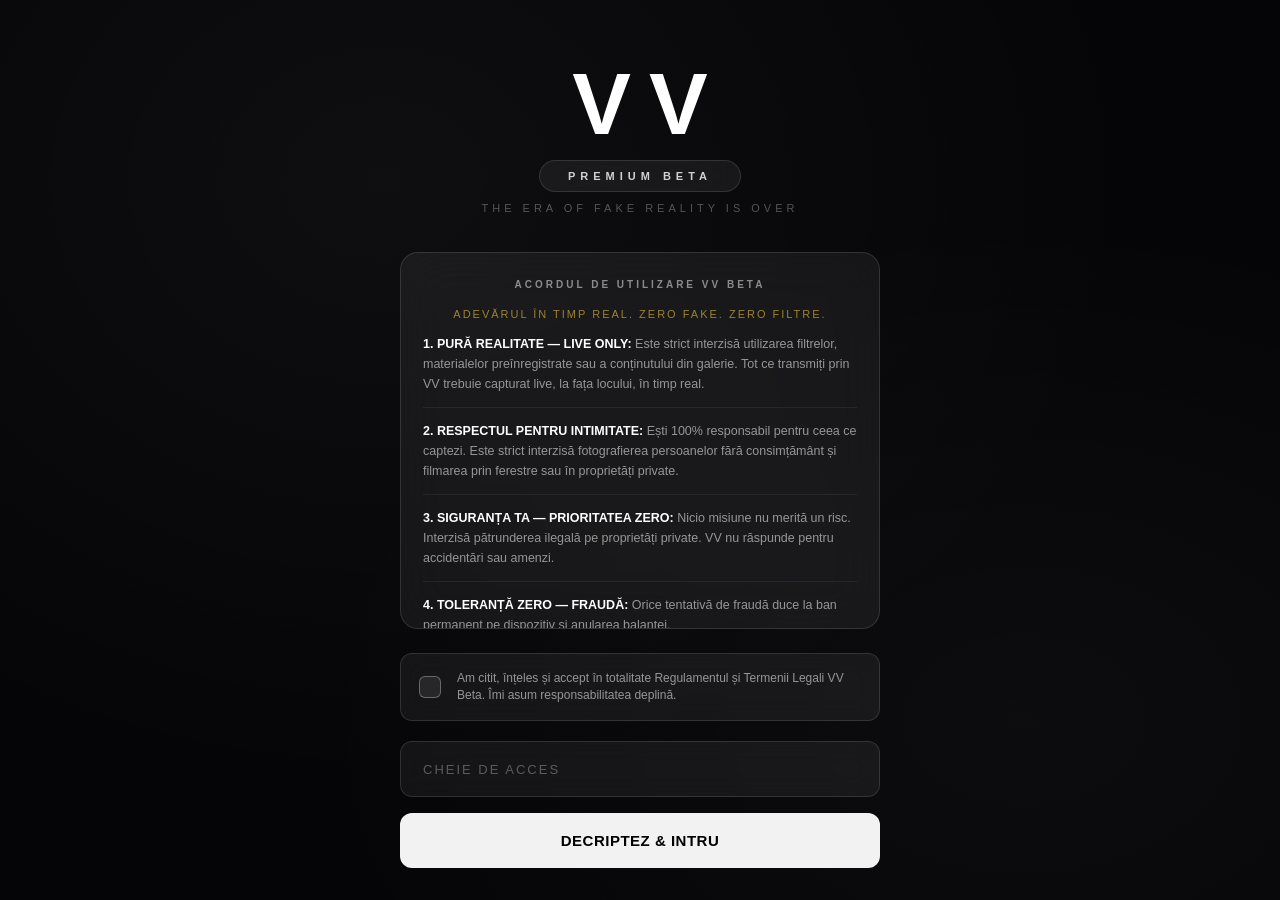
==== index.html @ b4d3db04 "Update print statement from 'Hello' to 'Goodbye'" ====
<!DOCTYPE html>
<html lang="ro">
<head>
    <meta charset="UTF-8">
    <meta name="viewport" content="width=device-width, initial-scale=1.0, maximum-scale=1.0, user-scalable=no, viewport-fit=cover">
    <meta name="screen-orientation" content="portrait">
    <meta name="apple-mobile-web-app-capable" content="yes">
    <meta name="apple-mobile-web-app-title" content="VV Beta">
    <title>VV App | Premium Beta</title>

    <script src="https://www.gstatic.com/firebasejs/10.8.0/firebase-app-compat.js"></script>
    <script src="https://www.gstatic.com/firebasejs/10.8.0/firebase-firestore-compat.js"></script>
    <script src="https://www.gstatic.com/firebasejs/10.8.0/firebase-auth-compat.js"></script>
    <script src="https://www.gstatic.com/firebasejs/10.8.0/firebase-storage-compat.js"></script>

    <link rel="stylesheet" href="https://unpkg.com/leaflet@1.9.4/dist/leaflet.css" />
    <script src="https://unpkg.com/leaflet@1.9.4/dist/leaflet.js"></script>
    <link rel="stylesheet" href="https://unpkg.com/leaflet.markercluster@1.5.3/dist/MarkerCluster.css" />
    <link rel="stylesheet" href="https://unpkg.com/leaflet.markercluster@1.5.3/dist/MarkerCluster.Default.css" />
    <script src="https://unpkg.com/leaflet.markercluster@1.5.3/dist/leaflet.markercluster.js"></script>
    <link rel="stylesheet" href="https://cdnjs.cloudflare.com/ajax/libs/font-awesome/6.0.0/css/all.min.css">
    <link rel="stylesheet" href="vv-beta-style.css">

    <style>
    /* ── FOUNDER STYLES — Jobs/minimalist ── */
    .founder-dot {
        display: inline-block;
        width: 6px; height: 6px;
        border-radius: 50%;
        background: #fff;
        border: 1px solid rgba(255,255,255,0.4);
        box-shadow: 0 0 0 2px rgba(255,255,255,0.08), 0 0 8px rgba(255,255,255,0.15);
        margin-left: 7px;
        vertical-align: middle;
        flex-shrink: 0;
    }

    /* Card fondator — sticlă mată, zero aur */
    #vv-founder-card {
        background: rgba(255,255,255,0.04);
        backdrop-filter: blur(30px) saturate(1.2);
        -webkit-backdrop-filter: blur(30px) saturate(1.2);
        border: 1px solid rgba(255,255,255,0.09);
        border-radius: 22px;
        padding: 24px 22px;
        margin-bottom: 16px;
        position: relative;
        overflow: hidden;
    }
    #vv-founder-card::before {
        content: '';
        position: absolute;
        top: 0; left: 15%; right: 15%;
        height: 1px;
        background: linear-gradient(90deg, transparent, rgba(255,255,255,0.12), transparent);
    }

    .founder-id-label {
        font-size: 9px;
        color: rgba(255,255,255,0.22);
        letter-spacing: 2.5px;
        font-weight: 700;
        margin-bottom: 4px;
        text-transform: uppercase;
    }

    .founder-id-value {
        font-family: 'Courier New', monospace;
        font-size: 14px;
        font-weight: 600;
        color: rgba(255,255,255,0.55);
        letter-spacing: 1px;
        margin-bottom: 14px;
    }

    .founder-save-btn {
        width: 36px; height: 36px;
        background: rgba(255,255,255,0.06);
        border: 1px solid rgba(255,255,255,0.1);
        border-radius: 10px;
        display: flex; align-items: center; justify-content: center;
        cursor: pointer;
        color: rgba(255,255,255,0.45);
        font-size: 14px;
        transition: all 0.2s;
        -webkit-tap-highlight-color: transparent;
    }
    .founder-save-btn:active {
        background: rgba(255,255,255,0.1);
        transform: scale(0.94);
    }

    /* Overlay save card */
    #vv-founder-save-overlay {
        position: fixed; inset: 0;
        background: #000;
        z-index: 999999;
        display: none;
        flex-direction: column;
        align-items: center;
        justify-content: center;
        padding: 24px;
        gap: 16px;
    }
    #vv-founder-save-overlay.show { display: flex; }
    #founder-save-img {
        display: none;
        width: 100%; max-width: 320px;
        border-radius: 20px;
        -webkit-user-select: none; user-select: none;
    }
    .fsov-msg {
        font-size: 13px;
        color: rgba(255,255,255,0.4);
        text-align: center;
        line-height: 1.7;
        max-width: 260px;
    }
    .fsov-msg strong {
        color: rgba(255,255,255,0.75);
        display: block;
        font-size: 15px;
        margin-bottom: 5px;
    }
    .fsov-close {
        padding: 11px 32px;
        background: transparent;
        border: 1px solid rgba(255,255,255,0.1);
        border-radius: 12px;
        color: rgba(255,255,255,0.3);
        font-size: 12px;
        cursor: pointer;
        font-family: inherit;
        display: none;
        min-height: 44px;
        -webkit-tap-highlight-color: transparent;
    }
    .fsov-spinner {
        width: 36px; height: 36px;
        border: 1.5px solid rgba(255,255,255,0.1);
        border-top-color: rgba(255,255,255,0.6);
        border-radius: 50%;
        animation: spin .7s linear infinite;
    }
    @keyframes spin { to { transform: rotate(360deg); } }

    /* VVeil consent modal */
    #vveil-consent {
        display: none;
        position: fixed; inset: 0;
        z-index: 999998;
        background: rgba(0,0,0,0.7);
        backdrop-filter: blur(12px);
        -webkit-backdrop-filter: blur(12px);
        align-items: flex-end;
        justify-content: center;
    }
    #vveil-consent.show { display: flex; }
    .vveil-box {
        width: 100%; max-width: 430px;
        background: rgba(14,14,18,0.98);
        border: 1px solid rgba(255,255,255,0.09);
        border-radius: 26px 26px 0 0;
        padding: 28px 22px calc(28px + env(safe-area-inset-bottom, 0px));
        animation: slideUp .35s cubic-bezier(0.16,1,0.3,1);
    }
    .vveil-handle {
        width: 32px; height: 3px;
        background: rgba(255,255,255,0.12);
        border-radius: 2px;
        margin: 0 auto 22px;
    }
    .vveil-option {
        display: flex; align-items: flex-start; gap: 14px;
        padding: 14px 16px;
        background: rgba(255,255,255,0.03);
        border: 1px solid rgba(255,255,255,0.07);
        border-radius: 14px;
        margin-bottom: 8px;
        cursor: pointer;
        transition: background .15s;
        -webkit-tap-highlight-color: transparent;
    }
    .vveil-option:active { background: rgba(255,255,255,0.06); }
    .vveil-option-icon {
        width: 36px; height: 36px;
        background: rgba(255,255,255,0.05);
        border-radius: 10px;
        display: flex; align-items: center; justify-content: center;
        font-size: 16px; flex-shrink: 0;
    }
    .vveil-option-text { flex: 1; }
    .vveil-option-title {
        font-size: 13px; font-weight: 700; color: #fff;
        margin-bottom: 3px;
    }
    .vveil-option-desc {
        font-size: 11px; color: rgba(255,255,255,0.35); line-height: 1.5;
    }

    /* Buton raport fake */
    .btn-report-fake {
        width: 100%; padding: 11px;
        background: transparent;
        border: 1px solid rgba(255,59,48,0.15);
        border-radius: 10px;
        color: rgba(255,59,48,0.55);
        font-size: 11px; font-weight: 700;
        cursor: pointer; font-family: inherit;
        letter-spacing: .5px;
        min-height: 40px;
        margin-top: 6px;
        -webkit-tap-highlight-color: transparent;
    }
    </style>
</head>
<body>

<!-- ========== SPLASH SCREEN ========== -->
<div id="splash-screen">
    <div class="vv-massive-logo" style="letter-spacing:18px;padding-left:18px;">VV</div>
    <div class="glass-premium">PREMIUM BETA</div>
    <div class="slogan-text">THE ERA OF FAKE REALITY IS OVER</div>
    <div class="rules-container">
        <h3>ACORDUL DE UTILIZARE VV BETA</h3>
        <div style="font-size:11px;color:rgba(212,175,55,0.7);letter-spacing:2px;margin-bottom:14px;text-align:center;">ADEVĂRUL ÎN TIMP REAL. ZERO FAKE. ZERO FILTRE.</div>
        <ul>
            <li><strong>1. PURĂ REALITATE — LIVE ONLY:</strong> Este strict interzisă utilizarea filtrelor, materialelor preînregistrate sau a conținutului din galerie. Tot ce transmiți prin VV trebuie capturat live, la fața locului, în timp real.</li>
            <li><strong>2. RESPECTUL PENTRU INTIMITATE:</strong> Ești 100% responsabil pentru ceea ce captezi. Este strict interzisă fotografierea persoanelor fără consimțământ și filmarea prin ferestre sau în proprietăți private.</li>
            <li><strong>3. SIGURANȚA TA — PRIORITATEA ZERO:</strong> Nicio misiune nu merită un risc. Interzisă pătrunderea ilegală pe proprietăți private. VV nu răspunde pentru accidentări sau amenzi.</li>
            <li><strong>4. TOLERANȚĂ ZERO — FRAUDĂ:</strong> Orice tentativă de fraudă duce la ban permanent pe dispozitiv și anularea balanței.</li>
            <li><strong>5. TRANSPARENȚĂ TOTALĂ — GDPR:</strong> VV funcționează pe principiul „Aici și Acum". Conținutul vizual se autodistruge după validare. Datele sunt procesate conform Regulamentului UE 679/2016.</li>
            <li><strong>6. INDEPENDENȚĂ & DREPTURI DE AUTOR:</strong> Îți păstrezi drepturile de autor asupra dovezilor, dar oferi VV dreptul de afișare. Câștigurile intră în responsabilitatea ta fiscală.</li>
            <li><strong>7. VV COINS — ECONOMIA BETA:</strong> Sistem de recompensă intern, exclusiv pentru Beta. Nu constituie monedă electronică. Conversia în valută fiat — exclusiv la VV 1.0.</li>
            <li><strong>8. CONȚINUT ILEGAL — INTERZIS:</strong> Strict interzis. VVTeam colaborează cu autoritățile. Responsabilitatea revine exclusiv utilizatorului.</li>
            <li><strong>9. VÂRSTA MINIMĂ — 18 ANI:</strong> Utilizarea este permisă exclusiv persoanelor cu vârsta de minimum 18 ani.</li>
            <li><strong>10. VV PROXIMITY — FAZĂ DE TESTARE:</strong> Aplicația testează tehnologie de detectare de proximitate prin semnal audio (ultrasonic). Activarea e manuală, opt-in, cu durată de 10 secunde. Nu se înregistrează audio. Această funcție există în faza Beta ca testare preliminară — în viitor va fi înlocuită de VV NOD, o rețea independentă de internet. Datele procesate sunt exclusiv semnale de prezență, nu conversații.</li>
            <li><strong>11. JURISDICȚIE & DSA:</strong> Guvernat de legislația română și Actul privind Serviciile Digitale al UE. VVTeam acționează exclusiv ca intermediar tehnic (Safe Harbor).</li>
        </ul>
        <div style="font-size:11px;color:rgba(255,255,255,0.2);margin-top:14px;line-height:1.6;text-align:center;">Prin apăsarea butonului „DECRIPTEZ & INTRU", confirmi că ai înțeles și îți asumi responsabilitatea legală pentru activitatea ta în VV.</div>
    </div>
    <div class="tc-box">
        <input type="checkbox" id="tc-checkbox" class="custom-checkbox">
        <label for="tc-checkbox" class="custom-label">Am citit, înțeles și accept în totalitate Regulamentul și Termenii Legali VV Beta. Îmi asum responsabilitatea deplină.</label>
    </div>
    <input type="text" class="key-input" id="access-key" placeholder="CHEIE DE ACCES">
    <button class="btn-main" id="btn-accept" onclick="try{startBootSequence();}catch(e){document.getElementById('key-error-msg-fallback').textContent='Eroare: '+e.message;document.getElementById('key-error-msg-fallback').style.display='block';}">DECRIPTEZ & INTRU</button>
    <div id="key-error-msg-fallback" style="display:none;color:#ff3b30;font-size:13px;text-align:center;margin-top:10px;padding:10px;background:rgba(255,59,48,0.1);border-radius:10px;"></div>
</div>

<!-- ========== ALIAS SCREEN ========== -->
<div id="alias-screen" style="display:none;">
    <div class="vv-massive-logo" style="font-size:60px;margin-bottom:12px;">VV</div>
    <div class="splash-title">CREARE IDENTITATE INSIDER</div>
    <input type="text" class="key-input" id="user-alias-input" placeholder="NUMELE DE COD" style="margin-bottom:20px;">
    <button class="btn-main" onclick="confirmAlias()">CONFIRMĂ IDENTITATEA INSIDER</button>
</div>

<!-- ========== TUTORIAL SCREEN ========== -->
<div id="tutorial-screen" style="display:none;">
    <div class="tutorial-card active" id="tut-1">
        <i class="fas fa-satellite-dish tut-icon"></i>
        <h2>Radarul și Harta</h2>
        <p>Harta urbană îți arată poziția exactă în timp real. Activează Radarul pentru a scana zona și a vedea contractele active.</p>
        <button class="btn-main" onclick="nextTutorial(2)">Continuă</button>
    </div>
    <div class="tutorial-card" id="tut-2">
        <i class="fas fa-crosshairs tut-icon"></i>
        <h2>Bursa de Contracte</h2>
        <p>Caută o adresă sau apasă pe hartă pentru a lansa un contract cu recompensă VV. Sau deschide lista de misiuni și fii primul care acceptă.</p>
        <button class="btn-main" onclick="nextTutorial(3)">Continuă</button>
    </div>
    <div class="tutorial-card" id="tut-3">
        <i class="fas fa-camera tut-icon"></i>
        <h2>Camera VV PROOF</h2>
        <p>Galeria foto este blocată. Singurul mod de a trimite dovezi este camera VV, care aplică automat un watermark securizat cu data și ora exactă.</p>
        <button class="btn-main" onclick="nextTutorial(4)">Continuă</button>
    </div>
    <div class="tutorial-card" id="tut-4">
        <i class="fas fa-wallet tut-icon"></i>
        <h2>VV Coins</h2>
        <p>Fiecare misiune aprobată adaugă VV Coins în contul tău. Acumulează VV pentru a debloca ONYX sau pentru conversie la lansarea oficială.</p>
        <button class="btn-main" onclick="finishTutorial()">ÎNCEPE MISIUNEA</button>
    </div>
</div>

<!-- ========== APP CONTAINER ========== -->
<div id="app-container" style="display:none;">

    <!-- MAP VIEW -->
    <div id="map-view">
        <div id="map"></div>
        <div class="stealth-hud">
            <div class="hud-left">
                <div class="glass-pill">
                    <div class="vv-dot"></div>
                    <span style="color:rgba(255,255,255,0.5);">VV</span> BETA
                </div>
            </div>
            <div class="hud-right">
                <div class="glass-pill" id="hud-balance">— VV</div>
            </div>
        </div>

        <div class="vv-search-container" id="vv-search-container">
            <div class="vv-search-bar">
                <i class="fas fa-search vv-search-icon"></i>
                <input type="text" class="vv-search-input" id="vv-search-input" placeholder="Caută o adresă sau locație..." autocomplete="off" autocorrect="off" spellcheck="false">
                <button class="vv-search-clear" id="vv-search-clear" onclick="clearSearch()">
                    <i class="fas fa-times"></i>
                </button>
            </div>
            <div class="vv-search-results" id="vv-search-results"></div>
            <div class="vv-search-loading" id="vv-search-loading">SE CAUTĂ...</div>
        </div>

        <!-- INSIDER SEARCH OVERLAY -->
        <div id="insider-search-bar" style="display:none;position:fixed;inset:0;z-index:9000;justify-content:center;align-items:center;">
            <div style="position:absolute;inset:0;background:rgba(0,0,0,0.5);backdrop-filter:blur(8px);-webkit-backdrop-filter:blur(8px);"></div>
            <div style="position:relative;z-index:1;background:rgba(8,8,14,0.97);backdrop-filter:blur(30px);-webkit-backdrop-filter:blur(30px);border:1px solid rgba(255,255,255,0.1);border-radius:28px;padding:40px 32px 32px;width:85%;max-width:320px;text-align:center;box-shadow:0 24px 60px rgba(0,0,0,0.7);">
                <div style="position:relative;width:80px;height:80px;margin:0 auto 24px;">
                    <div style="position:absolute;inset:0;border-radius:50%;background:rgba(255,255,255,0.04);animation:radarPulse1 2s infinite;"></div>
                    <div style="position:absolute;inset:10px;border-radius:50%;background:rgba(255,255,255,0.06);animation:radarPulse2 2s infinite .3s;"></div>
                    <div style="position:absolute;inset:20px;border-radius:50%;background:rgba(255,255,255,0.08);animation:radarPulse3 2s infinite .6s;"></div>
                    <div style="position:absolute;inset:28px;border-radius:50%;background:rgba(255,255,255,0.9);display:flex;align-items:center;justify-content:center;box-shadow:0 0 20px rgba(255,255,255,0.3);">
                        <i class="fas fa-satellite-dish" style="font-size:12px;color:#000;"></i>
                    </div>
                </div>
                <div id="insider-search-text" style="font-size:15px;font-weight:900;color:#fff;letter-spacing:1px;margin-bottom:8px;text-transform:uppercase;">SE CAUTĂ INSIDER...</div>
                <div id="insider-count-text" style="font-size:12px;color:rgba(255,255,255,0.4);margin-bottom:24px;">Se scanează rețeaua...</div>
                <div style="background:rgba(255,255,255,0.06);border-radius:10px;height:3px;overflow:hidden;margin-bottom:20px;">
                    <div style="height:100%;border-radius:10px;background:linear-gradient(90deg,transparent,rgba(255,255,255,0.6),transparent);background-size:200% 100%;animation:shimmer 1.2s infinite;width:100%;"></div>
                </div>
                <div style="display:flex;justify-content:space-between;align-items:center;">
                    <div style="display:flex;align-items:center;gap:8px;">
                        <div style="width:6px;height:6px;background:#34c759;border-radius:50%;box-shadow:0 0 6px #34c759;animation:pulseDot 1.5s infinite;"></div>
                        <span style="font-size:11px;color:rgba(255,255,255,0.35);letter-spacing:1px;">VV NETWORK</span>
                    </div>
                    <span id="insider-reward-text" style="font-size:13px;color:#fff;font-weight:900;">— VV</span>
                </div>
                <div onclick="cancelFromSearchOverlay();" style="margin-top:20px;padding:12px;background:rgba(255,255,255,0.04);border:1px solid rgba(255,255,255,0.08);border-radius:12px;font-size:12px;color:rgba(255,255,255,0.3);cursor:pointer;font-weight:600;letter-spacing:1px;">ANULEAZĂ</div>
            </div>
        </div>

        <div class="action-sidebar" id="action-hub">
            <div class="fab-btn fab-mission-launch" onclick="openMissionsList()"><i class="fas fa-list-ul"></i></div>
            <div class="fab-btn" onclick="openInbox()">
                <i class="fas fa-envelope"></i>
                <div class="inbox-badge" id="inbox-badge" style="display:none;">0</div>
            </div>
            <div class="fab-btn fab-cam" onclick="handleCameraOpen()"><i class="fas fa-camera"></i></div>
        </div>
    </div>

    <!-- PROFILE VIEW -->
    <div id="profile-screen" style="display:none;">
        <div class="profile-header">
            <div class="profile-title" id="profile-main-name" style="display:flex;align-items:center;">INSIDER</div>
            <div class="settings-icon" onclick="openSettings()"><i class="fas fa-fingerprint"></i></div>
        </div>

        <!-- HERO CARD balanta -->
        <div style="background:rgba(255,255,255,0.04);backdrop-filter:blur(30px);-webkit-backdrop-filter:blur(30px);border:1px solid rgba(255,255,255,0.08);border-radius:24px;padding:32px 24px;margin-bottom:16px;text-align:center;position:relative;overflow:hidden;">
            <div style="position:absolute;top:-30px;left:50%;transform:translateX(-50%);width:200px;height:200px;background:radial-gradient(circle,rgba(255,255,255,0.04) 0%,transparent 70%);border-radius:50%;pointer-events:none;"></div>
            <div style="font-size:11px;color:rgba(255,255,255,0.25);letter-spacing:4px;margin-bottom:16px;font-weight:700;">VV COINS</div>
            <div style="font-size:56px;font-weight:900;color:#fff;line-height:1;margin-bottom:6px;"><span id="profile-vv-val">—</span></div>
            <div style="font-size:13px;color:rgba(255,255,255,0.3);font-weight:600;letter-spacing:2px;">VV</div>
            <span id="profile-lei-val" style="display:none;">—</span>
        </div>

        <!-- FOUNDER CARD — injectat dinamic de JS când isFounder=true -->
        <!-- #vv-founder-card se inserează aici -->

        <!-- INTELLIGENCE INBOX -->
        <div style="background:rgba(10,132,255,0.05);border:1px solid rgba(10,132,255,0.15);border-radius:20px;padding:18px 20px;margin-bottom:16px;cursor:pointer;position:relative;overflow:hidden;" onclick="openInbox()">
            <div style="position:absolute;top:0;left:15%;right:15%;height:2px;background:linear-gradient(90deg,transparent,#0A84FF,transparent);"></div>
            <div style="display:flex;justify-content:space-between;align-items:center;margin-bottom:14px;">
                <div style="display:flex;align-items:center;gap:8px;">
                    <div style="width:32px;height:32px;background:rgba(10,132,255,0.15);border:1px solid rgba(10,132,255,0.25);border-radius:10px;display:flex;align-items:center;justify-content:center;">
                        <i class="fas fa-satellite-dish" style="color:#0A84FF;font-size:13px;"></i>
                    </div>
                    <div>
                        <div style="font-size:13px;font-weight:800;color:#fff;letter-spacing:.5px;">INTELLIGENCE INBOX</div>
                        <div style="font-size:10px;color:rgba(10,132,255,0.6);letter-spacing:1px;">MESAJE VV SISTEM</div>
                    </div>
                </div>
                <div style="display:flex;align-items:center;gap:8px;">
                    <div id="intel-inbox-badge" style="display:none;background:#ff3b30;color:#fff;font-size:10px;font-weight:800;min-width:20px;height:20px;border-radius:10px;align-items:center;justify-content:center;padding:0 6px;"></div>
                    <i class="fas fa-chevron-right" style="color:rgba(10,132,255,0.4);font-size:12px;"></i>
                </div>
            </div>
            <div id="intel-inbox-preview">
                <div style="color:rgba(255,255,255,0.25);font-size:12px;text-align:center;padding:10px;">Niciun mesaj primit încă.</div>
            </div>
        </div>

        <!-- ONYX PROGRESS -->
        <div id="onyx-progress-card" style="background:linear-gradient(135deg,rgba(212,175,55,0.06) 0%,rgba(212,175,55,0.02) 100%);border:1px solid rgba(212,175,55,0.2);border-radius:18px;padding:20px;margin-bottom:16px;">
            <div style="display:flex;justify-content:space-between;align-items:center;margin-bottom:14px;">
                <div style="display:flex;align-items:center;gap:8px;">
                    <i class="fas fa-gem" style="color:#D4AF37;font-size:14px;"></i>
                    <span style="font-size:13px;font-weight:800;color:#D4AF37;letter-spacing:1px;">ONYX GRATUIT</span>
                </div>
                <span id="onyx-progress-label" style="font-size:11px;color:rgba(255,255,255,0.4);font-weight:600;">— / 500 VV</span>
            </div>
            <div style="background:rgba(255,255,255,0.06);border-radius:10px;height:8px;margin-bottom:12px;overflow:hidden;">
                <div id="onyx-progress-bar" style="height:100%;border-radius:10px;background:linear-gradient(90deg,#D4AF37,#fff3a0);width:0%;transition:width .8s cubic-bezier(0.16,1,0.3,1);box-shadow:0 0 8px rgba(212,175,55,0.4);"></div>
            </div>
            <div style="display:flex;flex-direction:column;gap:6px;">
                <div id="milestone-500" style="display:flex;justify-content:space-between;align-items:center;">
                    <span style="font-size:11px;color:rgba(255,255,255,0.45);">⬡ 500 VV → <strong style="color:rgba(255,255,255,0.7);">1 lună ONYX</strong></span>
                    <span id="check-500" style="font-size:11px;color:rgba(212,175,55,0.4);">—</span>
                </div>
                <div id="milestone-1000" style="display:flex;justify-content:space-between;align-items:center;">
                    <span style="font-size:11px;color:rgba(255,255,255,0.45);">⬡ 1000 VV → <strong style="color:rgba(255,255,255,0.7);">2 luni ONYX</strong></span>
                    <span id="check-1000" style="font-size:11px;color:rgba(212,175,55,0.4);">—</span>
                </div>
                <div id="milestone-1500" style="display:flex;justify-content:space-between;align-items:center;">
                    <span style="font-size:11px;color:rgba(255,255,255,0.45);">⬡ 1500 VV → <strong style="color:rgba(255,255,255,0.7);">3 luni ONYX</strong></span>
                    <span id="check-1500" style="font-size:11px;color:rgba(212,175,55,0.4);">—</span>
                </div>
            </div>
            <div style="margin-top:14px;padding:12px;background:rgba(255,255,255,0.03);border:1px solid rgba(255,255,255,0.06);border-radius:10px;">
                <p style="font-size:11px;color:rgba(255,255,255,0.3);line-height:1.6;text-align:center;">⚠️ VV Coins <strong style="color:rgba(255,255,255,0.5);">nu se convertesc în bani</strong>. Sunt folosiți exclusiv pentru recompense în platformă. La VV 1.0 pot fi folosiți pentru abonamente gratuite ONYX.</p>
            </div>
        </div>

        <!-- 4 BUTOANE PREMIUM -->
        <div style="background:rgba(255,255,255,0.04);border:1px solid rgba(255,255,255,0.08);border-radius:20px;overflow:hidden;margin-bottom:16px;">
            <div onclick="openModal('modal-leaderboard')" style="display:flex;align-items:center;gap:14px;padding:16px 20px;border-bottom:1px solid rgba(255,255,255,0.05);cursor:pointer;">
                <div style="width:32px;height:32px;background:rgba(255,149,0,0.15);border-radius:8px;display:flex;align-items:center;justify-content:center;"><i class="fas fa-trophy" style="color:#ff9500;font-size:13px;"></i></div>
                <div style="flex:1;"><div style="font-size:14px;font-weight:700;color:#fff;">Top Insideri</div><div style="font-size:11px;color:rgba(255,255,255,0.35);">Clasamentul rețelei VV</div></div>
                <i class="fas fa-chevron-right" style="color:rgba(255,255,255,0.15);font-size:12px;"></i>
            </div>
            <div onclick="openModal('modal-invites')" style="display:flex;align-items:center;gap:14px;padding:16px 20px;border-bottom:1px solid rgba(255,255,255,0.05);cursor:pointer;">
                <div style="width:32px;height:32px;background:rgba(52,199,89,0.15);border-radius:8px;display:flex;align-items:center;justify-content:center;"><i class="fas fa-user-plus" style="color:#34c759;font-size:13px;"></i></div>
                <div style="flex:1;"><div style="font-size:14px;font-weight:700;color:#fff;">Invită Prieteni</div><div style="font-size:11px;color:rgba(255,255,255,0.35);">3 chei exclusive de acces</div></div>
                <i class="fas fa-chevron-right" style="color:rgba(255,255,255,0.15);font-size:12px;"></i>
            </div>
            <div onclick="openModal('modal-future')" style="display:flex;align-items:center;gap:14px;padding:16px 20px;border-bottom:1px solid rgba(255,255,255,0.05);cursor:pointer;">
                <div style="width:32px;height:32px;background:rgba(10,132,255,0.15);border-radius:8px;display:flex;align-items:center;justify-content:center;"><i class="fas fa-city" style="color:#0A84FF;font-size:13px;"></i></div>
                <div style="flex:1;"><div style="font-size:14px;font-weight:700;color:#fff;">VV 1.0 — Coming Soon</div><div style="font-size:11px;color:rgba(255,255,255,0.35);">Abonamente & Orașe noi</div></div>
                <i class="fas fa-chevron-right" style="color:rgba(255,255,255,0.15);font-size:12px;"></i>
            </div>
            <div onclick="openModal('modal-support-career');setTimeout(function(){var ta=document.getElementById('support-msg-input');if(ta)ta.value='';},50);" style="display:flex;align-items:center;gap:14px;padding:16px 20px;cursor:pointer;">
                <div style="width:32px;height:32px;background:rgba(255,59,48,0.12);border-radius:8px;display:flex;align-items:center;justify-content:center;"><i class="fas fa-headset" style="color:#ff3b30;font-size:13px;"></i></div>
                <div style="flex:1;"><div style="font-size:14px;font-weight:700;color:#fff;">Suport & Carieră</div><div style="font-size:11px;color:rgba(255,255,255,0.35);">Ajutor & Join the Elite</div></div>
                <i class="fas fa-chevron-right" style="color:rgba(255,255,255,0.15);font-size:12px;"></i>
            </div>
        </div>

        <div style="text-align:center;padding-bottom:10px;">
            <span style="font-size:11px;color:rgba(255,255,255,0.15);letter-spacing:1px;">© VV Technologies 2026</span>
        </div>
    </div>
</div>

<!-- ========== DOCK ========== -->
<div class="stealth-dock" id="main-dock" style="display:none;">
    <div class="dock-icon active" id="tab-map" onclick="switchTab('map')"><i class="fas fa-map"></i></div>
    <div class="btn-soon" onclick="document.getElementById('feedModal').style.display='flex';">FEED</div>
    <div class="dock-icon" id="tab-profile" onclick="switchTab('profile')"><i class="fas fa-user"></i></div>
</div>

<!-- ========== FEED MODAL ========== -->
<div id="feedModal" style="display:none;position:fixed;inset:0;z-index:100000;justify-content:center;align-items:center;background:rgba(0,0,0,0.75);backdrop-filter:blur(20px);">
    <div style="background:rgba(12,12,16,0.98);border:1px solid rgba(255,255,255,0.1);padding:30px 24px;border-radius:22px;width:88%;max-width:360px;text-align:center;">
        <div style="color:rgba(255,255,255,0.4);font-size:10px;letter-spacing:3px;margin-bottom:12px;">ÎN CURÂND</div>
        <div style="color:#fff;font-size:18px;font-weight:900;margin-bottom:8px;letter-spacing:1px;">VV GLOBAL FEED</div>
        <div style="color:#0A84FF;font-size:13px;font-weight:700;margin-bottom:24px;letter-spacing:2px;">VV 1.0 — COMING SOON</div>
        <div style="color:rgba(255,255,255,0.45);font-size:13px;line-height:1.7;text-align:left;border-top:1px solid rgba(255,255,255,0.06);padding-top:20px;margin-bottom:24px;">
            <strong style="color:rgba(255,255,255,0.8);">GLOBAL FEED</strong><br>Atmosfera orașului în timp real. Fără filtre, fără fake-uri. Pură realitate urbană.<br><br>
            <strong style="color:rgba(255,255,255,0.8);">THE CITY VAULT</strong><br>Locații premium, evenimente exclusive și misiuni oficiale cu recompense masive.
        </div>
        <button onclick="document.getElementById('feedModal').style.display='none';" style="background:rgba(255,255,255,0.08);border:1px solid rgba(255,255,255,0.1);color:rgba(255,255,255,0.5);padding:14px;border-radius:12px;width:100%;font-weight:700;font-size:13px;letter-spacing:1px;cursor:pointer;">ÎNCHIDE</button>
    </div>
</div>

<!-- ========== SHEET MODALS ========== -->
<div class="sheet-modal" id="settings-modal">
    <div class="sheet-content">
        <h2>Setări Sistem</h2>
        <div onclick="closeModal('settings-modal');openModal('regulament-modal');" style="display:flex;align-items:center;justify-content:space-between;background:rgba(255,255,255,0.04);border:1px solid rgba(255,255,255,0.08);border-radius:12px;padding:16px 18px;margin-bottom:10px;cursor:pointer;">
            <div style="display:flex;align-items:center;gap:12px;"><i class="fas fa-file-alt" style="color:rgba(255,255,255,0.5);font-size:16px;"></i><span style="color:#fff;font-size:14px;font-weight:600;">Regulament Intern</span></div>
            <i class="fas fa-chevron-right" style="color:rgba(255,255,255,0.2);"></i>
        </div>
        <div style="display:flex;align-items:center;justify-content:space-between;background:rgba(255,255,255,0.04);border:1px solid rgba(255,255,255,0.08);border-radius:12px;padding:16px 18px;margin-bottom:20px;">
            <div style="display:flex;align-items:center;gap:12px;"><i class="fas fa-moon" style="color:rgba(255,255,255,0.5);font-size:16px;"></i><div><div style="color:#fff;font-size:14px;font-weight:600;">Dark Mode</div><div style="color:rgba(255,255,255,0.3);font-size:11px;margin-top:2px;">Activat · Blocat în VV Premium</div></div></div>
            <div style="width:44px;height:26px;background:rgba(255,255,255,0.9);border-radius:13px;position:relative;flex-shrink:0;"><div style="width:20px;height:20px;background:#000;border-radius:50%;position:absolute;right:3px;top:3px;"></div></div>
        </div>
        <button class="btn-launch" onclick="logoutAgent()" style="background:rgba(255,59,48,0.1);color:#ff3b30;border:1px solid rgba(255,59,48,0.25);margin-bottom:12px;">DECONECTARE</button>
        <button class="btn-launch" style="background:transparent;color:rgba(255,255,255,0.4);border:1px solid rgba(255,255,255,0.08);" onclick="closeModal('settings-modal')">ÎNCHIDE</button>
    </div>
</div>

<div class="sheet-modal" id="regulament-modal">
    <div class="sheet-content" style="max-height:85vh;overflow-y:auto;-webkit-overflow-scrolling:touch;">
        <div class="sheet-handle"></div>
        <h2 style="text-align:center;margin-bottom:4px;">Acordul de Utilizare</h2>
        <div style="font-size:9px;color:rgba(212,175,55,0.7);letter-spacing:2px;text-align:center;margin-bottom:18px;font-weight:700;">VV BETA · ADEVĂRUL ÎN TIMP REAL</div>
        <div style="font-size:12px;color:rgba(255,255,255,0.55);line-height:1.8;">
            <p style="margin-bottom:12px;"><strong style="color:#fff;">1. PURĂ REALITATE:</strong> Interzisă folosirea filtrelor sau materialelor preînregistrate. Totul se face live.</p>
            <p style="margin-bottom:12px;"><strong style="color:#fff;">2. RESPECTUL PENTRU INTIMITATE:</strong> Ești 100% responsabil. Interzisă fotografierea persoanelor fără consimțământ.</p>
            <p style="margin-bottom:12px;"><strong style="color:#fff;">3. SIGURANȚA — PRIORITATEA ZERO:</strong> Interzisă pătrunderea ilegală. VV nu răspunde pentru accidentări.</p>
            <p style="margin-bottom:12px;"><strong style="color:#fff;">4. TOLERANȚĂ ZERO — FRAUDĂ:</strong> Orice fraudă duce la ban permanent.</p>
            <p style="margin-bottom:12px;"><strong style="color:#fff;">5. GDPR — TRANSPARENȚĂ:</strong> Principiul „Aici și Acum". Datele procesate conform Reg. UE 679/2016.</p>
            <p style="margin-bottom:12px;"><strong style="color:#fff;">6. VV COINS:</strong> Sistem intern Beta. Nu constituie monedă electronică.</p>
            <p style="margin-bottom:12px;"><strong style="color:#fff;">7. VV PROXIMITY — TESTARE BETA:</strong> Funcție de detectare proximitate prin semnal audio ultrasonic. Activare manuală, opt-in, 10 secunde. Nu se înregistrează audio. Fază de testare — viitorul VV NOD va fi o rețea independentă.</p>
            <p style="margin-bottom:20px;"><strong style="color:#fff;">8. JURISDICȚIE:</strong> Legislația română și DSA al UE. VVTeam — intermediar tehnic (Safe Harbor).</p>
        </div>
        <button class="btn-launch" style="background:transparent;color:rgba(255,255,255,0.4);border:1px solid rgba(255,255,255,0.08);" onclick="closeModal('regulament-modal')">ÎNCHIDE</button>
    </div>
</div>

<div class="sheet-modal" id="create-mission-modal">
    <div class="sheet-content">
        <h2>Lansează Contract</h2>
        <input type="text" id="mission-desc" class="vv-input" style="margin-bottom:20px;" placeholder="Ex: Cum e coada la club X?">
        <div class="reward-group">
            <div class="reward-btn" id="rew-btn-5" onclick="selectReward(5)">5 VV</div>
            <div class="reward-btn active" id="rew-btn-15" onclick="selectReward(15)">15 VV</div>
            <div class="reward-btn" id="rew-btn-25" onclick="selectReward(25)">25 VV</div>
        </div>
        <div id="reward-info-bar" style="display:none;font-size:11px;color:rgba(255,255,255,0.35);padding:10px 14px;background:rgba(255,255,255,0.03);border:1px solid rgba(255,255,255,0.06);border-radius:10px;margin-bottom:16px;line-height:1.6;"></div>
        <button class="btn-launch" id="btn-launch-radar" onclick="submitPinpointMission()" style="margin-bottom:12px;">LANSEAZĂ CONTRACTUL</button>
        <button class="btn-launch" style="background:transparent;color:rgba(255,255,255,0.4);border:1px solid rgba(255,255,255,0.08);" onclick="closeModal('create-mission-modal')">ANULEAZĂ</button>
    </div>
</div>

<div class="sheet-modal" id="missions-list-modal">
    <div class="sheet-content">
        <h2>Bursa de Misiuni</h2>
        <div id="missions-container" style="max-height:360px;overflow-y:auto;margin-bottom:16px;"></div>
        <button class="btn-launch" style="background:transparent;color:rgba(255,255,255,0.4);border:1px solid rgba(255,255,255,0.08);" onclick="closeModal('missions-list-modal')">ÎNCHIDE</button>
    </div>
</div>

<div class="sheet-modal" id="inbox-modal">
    <div class="sheet-content">
        <h2>Intel Primit</h2>
        <div id="inbox-container" style="max-height:400px;overflow-y:auto;margin-bottom:16px;"></div>
        <button class="btn-launch" style="background:transparent;color:rgba(255,255,255,0.4);border:1px solid rgba(255,255,255,0.08);" onclick="closeModal('inbox-modal')">ÎNCHIDE</button>
    </div>
</div>

<!-- PREMIUM FEEDBACK MODAL -->
<div id="premium-feedback-modal" style="display:none;position:fixed;inset:0;z-index:999998;align-items:flex-end;justify-content:center;background:rgba(0,0,0,0.6);backdrop-filter:blur(12px);-webkit-backdrop-filter:blur(12px);">
    <div id="pfm-box" style="width:100%;max-width:430px;background:rgba(18,18,22,0.92);backdrop-filter:blur(30px);-webkit-backdrop-filter:blur(30px);border:1px solid rgba(255,255,255,0.1);border-radius:28px 28px 0 0;padding:32px 24px 44px;transform:translateY(100%);transition:transform .4s cubic-bezier(0.16,1,0.3,1);">
        <div style="width:36px;height:4px;background:rgba(255,255,255,0.15);border-radius:2px;margin:0 auto 28px;"></div>
        <div style="text-align:center;margin-bottom:8px;">
            <div id="pfm-insider-name" style="font-size:11px;letter-spacing:3px;color:rgba(255,255,255,0.35);margin-bottom:6px;">INSIDER</div>
            <div style="font-size:17px;font-weight:800;color:#fff;letter-spacing:.5px;">Cum a fost misiunea?</div>
        </div>
        <div style="text-align:center;margin-bottom:28px;"><div id="pfm-mission-name" style="font-size:12px;color:rgba(255,255,255,0.35);"></div></div>
        <div style="text-align:center;margin-bottom:32px;">
            <div style="font-size:10px;letter-spacing:3px;color:rgba(255,255,255,0.3);margin-bottom:14px;">ACURATEȚE</div>
            <div id="star-container" style="display:flex;justify-content:center;gap:12px;">
                <span class="vv-star" data-val="1" onclick="selectStar(1)" style="font-size:32px;cursor:pointer;transition:all .15s;filter:grayscale(1) opacity(0.3);">★</span>
                <span class="vv-star" data-val="2" onclick="selectStar(2)" style="font-size:32px;cursor:pointer;transition:all .15s;filter:grayscale(1) opacity(0.3);">★</span>
                <span class="vv-star" data-val="3" onclick="selectStar(3)" style="font-size:32px;cursor:pointer;transition:all .15s;filter:grayscale(1) opacity(0.3);">★</span>
                <span class="vv-star" data-val="4" onclick="selectStar(4)" style="font-size:32px;cursor:pointer;transition:all .15s;filter:grayscale(1) opacity(0.3);">★</span>
                <span class="vv-star" data-val="5" onclick="selectStar(5)" style="font-size:32px;cursor:pointer;transition:all .15s;filter:grayscale(1) opacity(0.3);">★</span>
            </div>
        </div>
        <div style="width:100%;height:1px;background:rgba(255,255,255,0.06);margin-bottom:24px;"></div>
        <div style="margin-bottom:8px;">
            <div style="font-size:10px;letter-spacing:3px;color:rgba(255,255,255,0.3);text-align:center;margin-bottom:14px;">TIP</div>
            <div style="display:flex;gap:10px;justify-content:center;">
                <button id="tip-vv-3" onclick="selectTipPremium(3)" style="flex:1;padding:16px 8px;background:rgba(255,255,255,0.05);border:1px solid rgba(255,255,255,0.08);border-radius:16px;color:rgba(255,255,255,0.5);font-size:15px;font-weight:700;font-family:inherit;cursor:pointer;transition:all .2s;letter-spacing:.5px;">3 VV</button>
                <button id="tip-vv-6" onclick="selectTipPremium(6)" style="flex:1;padding:16px 8px;background:rgba(255,255,255,0.05);border:1px solid rgba(255,255,255,0.08);border-radius:16px;color:rgba(255,255,255,0.5);font-size:15px;font-weight:700;font-family:inherit;cursor:pointer;transition:all .2s;letter-spacing:.5px;">6 VV</button>
                <button id="tip-vv-9" onclick="selectTipPremium(9)" style="flex:1;padding:16px 8px;background:rgba(255,255,255,0.05);border:1px solid rgba(255,255,255,0.08);border-radius:16px;color:rgba(255,255,255,0.5);font-size:15px;font-weight:700;font-family:inherit;cursor:pointer;transition:all .2s;letter-spacing:.5px;">9 VV</button>
            </div>
        </div>
        <button id="pfm-confirm-btn" onclick="submitPremiumFeedback()" style="width:100%;margin-top:20px;padding:17px;background:rgba(255,255,255,0.92);color:#000;border:none;border-radius:14px;font-size:14px;font-weight:800;letter-spacing:1px;cursor:pointer;transition:all .2s;font-family:inherit;">CONFIRMĂ</button>
        <button onclick="closePremiumFeedback()" style="width:100%;margin-top:12px;padding:14px;background:transparent;color:rgba(255,255,255,0.25);border:none;font-size:13px;font-weight:300;letter-spacing:.5px;cursor:pointer;font-family:inherit;">Nu, mulțumesc</button>
    </div>
</div>

<!-- TIPS MODAL vechi — compatibilitate -->
<div class="sheet-modal" id="tips-modal" style="display:none;">
    <div class="sheet-content">
        <h2>Confirmare Plată</h2>
        <div class="reward-group">
            <div class="reward-btn active" id="tip-btn-0" onclick="selectTip(0)">FĂRĂ</div>
            <div class="reward-btn" id="tip-btn-5" onclick="selectTip(5)">5 VV</div>
            <div class="reward-btn" id="tip-btn-10" onclick="selectTip(10)">10 VV</div>
        </div>
        <input type="number" id="custom-tip" class="vv-input" style="margin-bottom:24px;" placeholder="Sumă VV personalizată">
        <button class="btn-launch" onclick="finalizeApprovalWithTips()">TRIMITE PLATA</button>
    </div>
</div>

<!-- CAMERA SCREEN -->
<div id="camera-screen" style="display:none;position:fixed;inset:0;background:#000;z-index:999999;flex-direction:column;">
    <div style="display:flex;justify-content:space-between;align-items:center;padding:55px 20px 15px;background:rgba(0,0,0,0.5);backdrop-filter:blur(10px);position:absolute;top:0;left:0;right:0;z-index:10;">
        <div onclick="closeCamera()" style="cursor:pointer;width:36px;height:36px;display:flex;align-items:center;justify-content:center;"><i class="fas fa-times" style="font-size:20px;color:rgba(255,255,255,0.8);"></i></div>
        <div style="color:#fff;font-weight:800;font-size:13px;letter-spacing:2px;">VV PROOF</div>
        <div style="width:36px;"></div>
    </div>
    <div class="cam-viewfinder" style="flex:1;background:#0a0a0a;overflow:hidden;position:relative;margin-top:90px;">
        <video id="real-camera-video" style="width:100%;height:100%;object-fit:cover;" autoplay playsinline muted></video>
    </div>
    <div id="shutter-container" style="padding:40px;display:flex;justify-content:center;background:#000;">
        <div onclick="takePicture()" style="width:72px;height:72px;border-radius:50%;background:rgba(255,255,255,0.9);border:4px solid rgba(255,255,255,0.25);cursor:pointer;transition:transform .15s;" ontouchstart="this.style.transform='scale(0.92)'" ontouchend="this.style.transform='scale(1)'"></div>
    </div>
    <div id="post-photo-menu" style="display:none;padding:24px;background:#0a0a0a;border-top:1px solid rgba(255,255,255,0.08);">
        <textarea id="photo-msg" class="vv-input" style="height:80px;margin-bottom:14px;" placeholder="Adaugă detalii despre raport..."></textarea>
        <button id="send-btn" onclick="uploadPhotoToCEO()" style="width:100%;padding:16px;border-radius:12px;background:rgba(255,255,255,0.92);color:#000;font-weight:800;border:none;margin-bottom:10px;cursor:pointer;font-size:14px;letter-spacing:.5px;">TRIMITE RAPORT</button>
        <button onclick="retakePhoto()" style="width:100%;padding:14px;border-radius:12px;background:transparent;color:rgba(255,255,255,0.4);border:1px solid rgba(255,255,255,0.08);cursor:pointer;font-weight:700;font-size:13px;">REFĂ POZA</button>
    </div>
</div>

<!-- VVeil CONSENT MODAL -->
<div id="vveil-consent">
    <div class="vveil-box">
        <div class="vveil-handle"></div>
        <div style="margin-bottom:20px;">
            <div style="font-size:9px;color:rgba(255,255,255,0.3);letter-spacing:3px;font-weight:700;margin-bottom:8px;">VVeil · PROTECȚIE IDENTITATE</div>
            <div style="font-size:17px;font-weight:800;color:#fff;margin-bottom:8px;">Cum vrei să apari?</div>
            <div style="font-size:12px;color:rgba(255,255,255,0.35);line-height:1.6;">Camera VV aplică protecție automată pe fețele din imagini. Alege cum vrei să funcționeze.</div>
        </div>
        <div class="vveil-option" onclick="setVVeilConsent('auto')">
            <div class="vveil-option-icon">🛡</div>
            <div class="vveil-option-text">
                <div class="vveil-option-title">Blur automat</div>
                <div class="vveil-option-desc">Fețele detectate sunt estompate automat. Maxim anonim.</div>
            </div>
        </div>
        <div class="vveil-option" onclick="setVVeilConsent('watermark')">
            <div class="vveil-option-icon">⬡</div>
            <div class="vveil-option-text">
                <div class="vveil-option-title">Vizibil cu watermark VV</div>
                <div class="vveil-option-desc">Fața ta apare cu marca VV·PROOF. Confirmi autenticitatea.</div>
            </div>
        </div>
        <div class="vveil-option" onclick="setVVeilConsent('none')">
            <div class="vveil-option-icon">✕</div>
            <div class="vveil-option-text">
                <div class="vveil-option-title">Fără protecție</div>
                <div class="vveil-option-desc">Ești responsabil pentru ce apare în imagini. GDPR se aplică.</div>
            </div>
        </div>
        <div style="font-size:10px;color:rgba(255,255,255,0.2);margin-top:14px;line-height:1.6;text-align:center;">Poți schimba oricând din Setări. Nu se înregistrează audio. Conform GDPR · UE 679/2016.</div>
    </div>
</div>

<!-- FOUNDER SAVE OVERLAY -->
<div id="vv-founder-save-overlay">
    <div class="fsov-spinner" id="founder-spinner"></div>
    <img id="founder-save-img" src="" alt="VV CORE Card">
    <div class="fsov-msg" id="founder-save-msg">Se generează cardul...</div>
    <button class="fsov-close" id="founder-save-close" onclick="document.getElementById('vv-founder-save-overlay').classList.remove('show')">✕ Închide</button>
</div>

<!-- SHEET MODALS — Leaderboard, Invites, Future, Support -->
<div class="sheet-modal" id="modal-leaderboard" style="display:none;">
    <div class="sheet-content">
        <div class="sheet-handle"></div>
        <span style="font-size:18px;font-weight:900;color:#fff;display:block;text-align:center;width:100%;margin-bottom:16px;">Top Insideri</span>
        <p style="font-size:12px;color:rgba(255,255,255,0.3);margin-bottom:16px;line-height:1.5;">Clasamentul este bazat pe activitate, nu pe sold. Sumele sunt private.</p>
        <div id="leaderboard-container" style="padding:0 0 20px;"><div style="text-align:center;color:rgba(255,255,255,0.2);font-size:12px;padding:20px;">Se încarcă...</div></div>
        <button onclick="closeModal('modal-leaderboard')" style="width:100%;padding:16px;background:rgba(255,255,255,0.08);border:1px solid rgba(255,255,255,0.12);border-radius:14px;color:#fff;font-weight:800;font-size:14px;margin-top:20px;cursor:pointer;letter-spacing:1px;">ÎNCHIDE</button>
    </div>
</div>

<div class="sheet-modal" id="modal-invites" style="display:none;">
    <div class="sheet-content">
        <div class="sheet-handle"></div>
        <span style="font-size:18px;font-weight:900;color:#fff;display:block;text-align:center;width:100%;margin-bottom:16px;">Invită Prieteni</span>
        <div class="sheet-scroll-container">
            <p style="font-size:13px;color:rgba(255,255,255,0.4);margin-bottom:16px;line-height:1.5;">Fiecare cheie poate fi folosită o singură dată.<br>Prietenul tău primește <strong style="color:#fff;">100 VV</strong> la activare.</p>
            <div id="invite-keys-container"><div style="font-size:12px;color:rgba(255,255,255,0.2);text-align:center;padding:10px;">Se încarcă cheile...</div></div>
        </div>
        <button onclick="closeModal('modal-invites')" style="width:100%;padding:16px;background:rgba(255,255,255,0.08);border:1px solid rgba(255,255,255,0.12);border-radius:14px;color:#fff;font-weight:800;font-size:14px;margin-top:20px;cursor:pointer;letter-spacing:1px;font-family:inherit;">ÎNCHIDE</button>
    </div>
</div>

<div class="sheet-modal" id="modal-future" style="display:none;">
    <div class="sheet-content">
        <div class="sheet-handle"></div>
        <span style="font-size:18px;font-weight:900;color:#fff;display:block;text-align:center;width:100%;margin-bottom:16px;">VV 1.0 — Soon</span>
        <div class="sheet-scroll-container">
            <div style="background:linear-gradient(135deg,rgba(212,175,55,0.1),rgba(212,175,55,0.03));border:1px solid rgba(212,175,55,0.25);border-radius:18px;padding:20px;margin-bottom:12px;">
                <div style="font-size:10px;color:rgba(212,175,55,0.7);letter-spacing:3px;font-weight:700;margin-bottom:4px;">VV ONYX</div>
                <div style="font-size:22px;font-weight:900;color:#fff;">29 <span style="font-size:13px;color:rgba(255,255,255,0.4);">LEI / lună</span></div>
                <div style="background:rgba(212,175,55,0.06);border:1px solid rgba(212,175,55,0.15);border-radius:10px;padding:10px;text-align:center;margin-top:12px;">
                    <span style="font-size:11px;color:rgba(212,175,55,0.5);letter-spacing:1px;font-weight:700;">DISPONIBIL LA VV 1.0</span>
                </div>
            </div>
            <div style="background:linear-gradient(135deg,rgba(10,132,255,0.08),rgba(10,132,255,0.02));border:1px solid rgba(10,132,255,0.2);border-radius:18px;padding:20px;margin-bottom:20px;">
                <div style="font-size:10px;color:rgba(10,132,255,0.7);letter-spacing:3px;font-weight:700;margin-bottom:4px;">VV PRIVÉ</div>
                <div style="font-size:22px;font-weight:900;color:#fff;">299 <span style="font-size:13px;color:rgba(255,255,255,0.4);">€ / lună</span></div>
                <div style="background:rgba(10,132,255,0.06);border:1px solid rgba(10,132,255,0.15);border-radius:10px;padding:10px;text-align:center;margin-top:12px;">
                    <span style="font-size:11px;color:rgba(10,132,255,0.5);letter-spacing:1px;font-weight:700;">DISPONIBIL LA VV 1.0</span>
                </div>
            </div>
        </div>
        <button onclick="closeModal('modal-future')" style="width:100%;padding:16px;background:rgba(255,255,255,0.08);border:1px solid rgba(255,255,255,0.12);border-radius:14px;color:#fff;font-weight:800;font-size:14px;margin-top:20px;cursor:pointer;letter-spacing:1px;">ÎNCHIDE</button>
    </div>
</div>

<div class="sheet-modal" id="modal-support-career" style="display:none;">
    <div class="sheet-content">
        <div class="sheet-handle"></div>
        <div style="display:flex;gap:8px;margin:0 0 20px;background:rgba(255,255,255,0.05);border-radius:14px;padding:4px;">
            <button id="tab-suport-btn" onclick="switchCareerTab('suport')" style="flex:1;padding:10px;border:none;border-radius:10px;background:#fff;color:#000;font-weight:800;font-size:12px;cursor:pointer;letter-spacing:1px;transition:all .2s;min-height:40px;">SUPORT</button>
            <button id="tab-cariera-btn" onclick="switchCareerTab('cariera')" style="flex:1;padding:10px;border:none;border-radius:10px;background:transparent;color:rgba(255,255,255,0.4);font-weight:800;font-size:12px;cursor:pointer;letter-spacing:1px;transition:all .2s;min-height:40px;">CARIERĂ VV</button>
        </div>
        <div id="tab-suport" class="sheet-scroll-container">
            <div style="font-size:11px;color:rgba(255,255,255,0.3);letter-spacing:2px;margin-bottom:12px;">TRIMITE UN MESAJ</div>
            <textarea id="support-msg-input" placeholder="Ai o problemă sau o idee? Scrie-ne..." style="width:100%;background:rgba(255,255,255,0.05);border:1px solid rgba(255,255,255,0.1);border-radius:12px;padding:14px;color:#fff;font-size:13px;font-family:inherit;outline:none;resize:none;height:120px;margin-bottom:10px;"></textarea>
            <button onclick="sendSupport()" style="width:100%;padding:14px;background:rgba(255,255,255,0.9);color:#000;border:none;border-radius:12px;font-weight:800;font-size:13px;cursor:pointer;min-height:44px;">TRIMITE MESAJ</button>
        </div>
        <div id="tab-cariera" style="display:none;" class="sheet-scroll-container">
            <div style="text-align:center;padding:4px 0 20px;">
                <div style="font-size:9px;color:rgba(212,175,55,0.55);letter-spacing:4px;font-weight:700;margin-bottom:12px;">VV HYBRID UNIVERS</div>
                <div style="font-size:19px;font-weight:900;color:#fff;line-height:1.25;margin-bottom:14px;letter-spacing:-.5px;">Construim filtrul<br>de adevăr al lumii.</div>
                <div style="font-size:12px;color:rgba(255,255,255,0.4);line-height:1.75;margin-bottom:16px;">Căutăm <strong style="color:rgba(255,255,255,0.65);">parteneri, constructori și vizionari</strong> care vor să fie la baza unui ecosistem global.</div>
            </div>
            <div style="display:flex;flex-direction:column;gap:11px;margin-bottom:13px;">
                <div><div style="font-size:9px;color:rgba(255,255,255,0.25);letter-spacing:2px;font-weight:700;margin-bottom:5px;">NUME / ALIAS</div><input id="career-alias" type="text" placeholder="Cum vrei să te știm?" style="width:100%;background:rgba(255,255,255,0.05);border:1px solid rgba(255,255,255,0.1);border-radius:11px;padding:13px 14px;color:#fff;font-size:13px;font-family:inherit;outline:none;min-height:44px;-webkit-appearance:none;"></div>
                <div><div style="font-size:9px;color:rgba(255,255,255,0.25);letter-spacing:2px;font-weight:700;margin-bottom:5px;">SPECIALIZARE</div><input id="career-spec" type="text" placeholder="Cod, Design, Operațiuni, AI..." style="width:100%;background:rgba(255,255,255,0.05);border:1px solid rgba(255,255,255,0.1);border-radius:11px;padding:13px 14px;color:#fff;font-size:13px;font-family:inherit;outline:none;min-height:44px;-webkit-appearance:none;"></div>
                <div><div style="font-size:9px;color:rgba(255,255,255,0.25);letter-spacing:2px;font-weight:700;margin-bottom:5px;">PORTFOLIO / LINK</div><input id="career-portfolio" type="url" placeholder="GitHub, Behance, Instagram..." style="width:100%;background:rgba(255,255,255,0.05);border:1px solid rgba(255,255,255,0.1);border-radius:11px;padding:13px 14px;color:#fff;font-size:13px;font-family:inherit;outline:none;min-height:44px;-webkit-appearance:none;"></div>
                <div><div style="font-size:9px;color:rgba(255,255,255,0.25);letter-spacing:2px;font-weight:700;margin-bottom:5px;">CUM NE POȚI AJUTA?</div><textarea id="career-vision" placeholder="Ce ai construi tu în VV? Fii specific." style="width:100%;background:rgba(255,255,255,0.05);border:1px solid rgba(255,255,255,0.1);border-radius:11px;padding:13px 14px;color:#fff;font-size:13px;font-family:inherit;outline:none;resize:none;height:90px;line-height:1.6;"></textarea></div>
            </div>
            <label style="display:flex;align-items:flex-start;gap:10px;margin-bottom:13px;cursor:pointer;padding:11px 12px;background:rgba(255,255,255,0.02);border:1px solid rgba(255,255,255,0.05);border-radius:10px;">
                <input type="checkbox" id="career-gdpr" style="margin-top:2px;flex-shrink:0;accent-color:#D4AF37;width:16px;height:16px;cursor:pointer;">
                <span style="font-size:11px;color:rgba(255,255,255,0.3);line-height:1.6;">Sunt de acord ca datele mele să fie salvate pentru o potențială colaborare. <strong style="color:rgba(255,255,255,0.45);font-weight:500;">VV le va șterge automat în 6 luni dacă nu construim nimic împreună.</strong></span>
            </label>
            <div id="career-error-msg" style="display:none;font-size:11px;color:#ff3b30;margin-bottom:10px;padding:9px 12px;background:rgba(255,59,48,0.08);border:1px solid rgba(255,59,48,0.18);border-radius:9px;"></div>
            <button onclick="submitCareerApplication(event)" style="width:100%;padding:16px;background:rgba(255,255,255,0.95);color:#000;border:none;border-radius:13px;font-weight:900;font-size:14px;cursor:pointer;min-height:52px;letter-spacing:.5px;font-family:inherit;">APLICĂ LA VV</button>
        </div>
        <button onclick="closeModal('modal-support-career')" style="width:100%;padding:16px;background:rgba(255,255,255,0.06);border:none;border-radius:14px;color:rgba(255,255,255,0.4);font-weight:700;font-size:13px;margin-top:10px;cursor:pointer;font-family:inherit;">ÎNCHIDE</button>
    </div>
</div>

<script src="vv-beta-app.js"></script>
<script>
// ================================================================
// FOUNDER PATCH — integrat direct
// ================================================================
var founderData = null;
var _vveilConsent = localStorage.getItem('vv_vveil_consent') || null;

// ── Citire founder data după login ───────────────────────────
function loadFounderData(userData) {
    if (!userData || !userData.isFounder) return;
    founderData = {
        isFounder: true,
        founderNum: userData.founderNum || null,
        vvCoreId:   userData.vvCoreId   || null,
        vvId:       userData.vvId       || null,
        alias:      userData.alias      || localStorage.getItem('vv_alias') || 'INSIDER'
    };
    injectFounderUI();
}

// ── Badge ⬡ + card în profil ─────────────────────────────────
function injectFounderUI() {
    if (!founderData) return;
    if (document.getElementById('vv-founder-card')) return;

    // Badge discret lângă alias — punct alb + frosted border
    var nameEl = document.getElementById('profile-main-name');
    if (nameEl && !nameEl.querySelector('.founder-dot')) {
        var dot = document.createElement('span');
        dot.className = 'founder-dot';
        dot.title = 'Fondator #' + (founderData.founderNum || '—');
        nameEl.appendChild(dot);
    }

    // Card glassmorphism monocrom
    var card = document.createElement('div');
    card.id = 'vv-founder-card';
    card.innerHTML = [
        // Header rând cu alias + număr fondator
        '<div style="display:flex;justify-content:space-between;align-items:center;margin-bottom:18px;">',
            '<div>',
                '<div class="founder-id-label">PIONEER</div>',
                '<div style="font-size:16px;font-weight:800;color:rgba(255,255,255,0.85);">' + (founderData.alias) + '</div>',
            '</div>',
            '<div style="text-align:right;">',
                '<div class="founder-id-label">FONDATOR</div>',
                '<div style="font-size:22px;font-weight:900;color:rgba(255,255,255,0.7);">#' + (founderData.founderNum || '—') + '</div>',
            '</div>',
        '</div>',
        // Divider
        '<div style="height:1px;background:rgba(255,255,255,0.06);margin-bottom:16px;"></div>',
        // VV CORE ID
        '<div class="founder-id-label">VV·CORE·ID</div>',
        '<div class="founder-id-value">' + (founderData.vvCoreId || 'VV·CORE·----') + '</div>',
        // VV ID
        '<div class="founder-id-label">VV·ID</div>',
        '<div style="display:flex;align-items:center;justify-content:space-between;">',
            '<div class="founder-id-value" style="margin-bottom:0;">' + (founderData.vvId || 'VV·ID·------') + '</div>',
            // Buton salvare — pictogramă ↓
            '<div class="founder-save-btn" onclick="openFounderCardSave()" title="Salvează cardul">',
                '<i class="fas fa-arrow-down"></i>',
            '</div>',
        '</div>',
        '<div style="font-size:10px;color:rgba(255,255,255,0.18);margin-top:8px;line-height:1.5;">',
            'Identitatea se formează din activitate în ecosistemul VV.',
        '</div>',
    ].join('');

    // Inserăm înainte de ONYX progress card
    var ref = document.getElementById('onyx-progress-card');
    var profile = document.getElementById('profile-screen');
    if (ref && profile) {
        profile.insertBefore(card, ref);
    }
}

// ── VVEIL CONSENT ─────────────────────────────────────────────
function handleCameraOpen() {
    if (!_vveilConsent) {
        document.getElementById('vveil-consent').classList.add('show');
    } else {
        openCamera();
    }
}

function setVVeilConsent(choice) {
    _vveilConsent = choice;
    localStorage.setItem('vv_vveil_consent', choice);
    // Salveaza in Firebase daca e logat
    if (typeof currentUser !== 'undefined' && currentUser) {
        db.collection('users').doc(currentUser.uid).update({
            vveilConsent: choice,
            vveilConsentAt: firebase.firestore.FieldValue.serverTimestamp()
        }).catch(function(){});
    }
    document.getElementById('vveil-consent').classList.remove('show');
    openCamera();
}

// ── OPEN FOUNDER CARD SAVE ────────────────────────────────────
function openFounderCardSave() {
    if (!founderData) return;
    var overlay = document.getElementById('vv-founder-save-overlay');
    var img = document.getElementById('founder-save-img');
    var spinner = document.getElementById('founder-spinner');
    var msg = document.getElementById('founder-save-msg');
    var closeBtn = document.getElementById('founder-save-close');
    img.style.display = 'none'; img.src = '';
    spinner.style.display = 'block';
    msg.innerHTML = 'Se generează cardul...';
    closeBtn.style.display = 'none';
    overlay.classList.add('show');
    setTimeout(function() { generateFounderCanvas(img, spinner, msg, closeBtn); }, 100);
}

function generateFounderCanvas(imgEl, spinnerEl, msgEl, closeBtn) {
    var W=1080, H=1920;
    var cv=document.createElement('canvas');
    cv.width=W; cv.height=H;
    var cx=cv.getContext('2d');
    // Fundal
    var bg=cx.createLinearGradient(0,0,W,H);
    bg.addColorStop(0,'#03030a'); bg.addColorStop(.5,'#07070f'); bg.addColorStop(1,'#03030a');
    cx.fillStyle=bg; cx.fillRect(0,0,W,H);
    var gl=cx.createRadialGradient(0,0,0,0,0,700);
    gl.addColorStop(0,'rgba(255,255,255,0.04)'); gl.addColorStop(1,'transparent');
    cx.fillStyle=gl; cx.fillRect(0,0,W,H);
    // Card
    var CX=80,CY=500,CW=W-160,CH=920,CR=48;
    var cbg=cx.createLinearGradient(CX,CY,CX+CW,CY+CH);
    cbg.addColorStop(0,'rgba(255,255,255,0.07)'); cbg.addColorStop(1,'rgba(255,255,255,0.03)');
    _rrC(cx,CX,CY,CW,CH,CR); cx.fillStyle=cbg; cx.fill();
    _rrC(cx,CX,CY,CW,CH,CR); cx.strokeStyle='rgba(255,255,255,0.1)'; cx.lineWidth=1.5; cx.stroke();
    var csh=cx.createLinearGradient(CX,0,CX+CW,0);
    csh.addColorStop(0,'transparent'); csh.addColorStop(.5,'rgba(255,255,255,0.15)'); csh.addColorStop(1,'transparent');
    cx.fillStyle=csh; cx.fillRect(CX+CR,CY,CW-CR*2,2);
    var PL=CX+64, y=CY+90;
    // VV
    cx.font='900 110px -apple-system,sans-serif'; cx.fillStyle='#fff'; cx.letterSpacing='16px';
    cx.shadowColor='rgba(255,255,255,0.1)'; cx.shadowBlur=30;
    cx.fillText('VV',PL,y); cx.shadowBlur=0; y+=28;
    cx.font='700 22px -apple-system,sans-serif'; cx.fillStyle='rgba(255,255,255,0.35)'; cx.letterSpacing='5px';
    cx.fillText('HYBRID UNIVERS  ·  INNER CIRCLE',PL,y); y+=44;
    var dv=cx.createLinearGradient(PL,0,CX+CW-64,0);
    dv.addColorStop(0,'rgba(255,255,255,0.2)'); dv.addColorStop(1,'transparent');
    cx.strokeStyle=dv; cx.lineWidth=1;
    cx.beginPath(); cx.moveTo(PL,y); cx.lineTo(CX+CW-64,y); cx.stroke(); y+=40;
    cx.font='700 20px -apple-system,sans-serif'; cx.fillStyle='rgba(255,255,255,0.25)'; cx.letterSpacing='5px';
    cx.fillText('IDENTITATE FONDATOR',PL,y); y+=54;
    cx.font='700 52px Courier New,monospace'; cx.fillStyle='rgba(255,255,255,0.85)'; cx.letterSpacing='3px';
    cx.fillText(founderData.vvCoreId||'VV·CORE·----',PL,y); y+=36;
    cx.font='600 22px -apple-system,sans-serif'; cx.fillStyle='rgba(255,255,255,0.35)'; cx.letterSpacing='3px';
    cx.fillText('FONDATOR #'+(founderData.founderNum||'—')+' DIN 100',PL,y); y+=44;
    cx.font='700 38px -apple-system,sans-serif'; cx.fillStyle='rgba(255,255,255,0.8)'; cx.letterSpacing='1px';
    cx.fillText(founderData.alias||'INSIDER',PL,y); y+=52;
    cx.font='400 22px -apple-system,sans-serif'; cx.fillStyle='rgba(255,255,255,0.3)'; cx.letterSpacing='0';
    cx.fillText(founderData.vvId||'VV·ID·------',PL,y); y+=52;
    // Motto
    cx.strokeStyle='rgba(255,255,255,0.12)'; cx.lineWidth=3;
    var motto='"Ești parte din ce construim. Ești parte din noi."';
    var ml=_wrapC(cx,motto,CW-160,26);
    cx.beginPath(); cx.moveTo(PL,y-24); cx.lineTo(PL,y+ml.length*38-6); cx.stroke();
    cx.font='italic 26px -apple-system,sans-serif'; cx.fillStyle='rgba(255,255,255,0.35)';
    for(var li=0;li<ml.length;li++){cx.fillText(ml[li],PL+20,y+li*38);} y+=ml.length*38+44;
    // Badge
    var bx=PL,by=y,bw=270,bh=46;
    _rrC(cx,bx,by,bw,bh,23); cx.fillStyle='rgba(52,199,89,0.08)'; cx.fill();
    _rrC(cx,bx,by,bw,bh,23); cx.strokeStyle='rgba(52,199,89,0.25)'; cx.lineWidth=1; cx.stroke();
    cx.beginPath(); cx.arc(bx+26,by+bh/2,5,0,Math.PI*2); cx.fillStyle='#34c759'; cx.fill();
    cx.font='700 17px -apple-system,sans-serif'; cx.fillStyle='#34c759'; cx.letterSpacing='3px';
    cx.fillText('NUCLEU ACTIV',bx+40,by+bh/2+6);
    // Footer
    cx.strokeStyle='rgba(255,255,255,0.06)'; cx.lineWidth=1;
    cx.beginPath(); cx.moveTo(CX+40,CY+CH-50); cx.lineTo(CX+CW-40,CY+CH-50); cx.stroke();
    cx.font='400 18px -apple-system,sans-serif'; cx.fillStyle='rgba(255,255,255,0.1)'; cx.letterSpacing='0';
    cx.fillText('vv-technologies.github.io',PL,CY+CH-18);
    cx.font='400 16px -apple-system,sans-serif'; cx.fillStyle='rgba(255,255,255,0.07)'; cx.textAlign='right';
    cx.fillText('Contribuție voluntară · GDPR · UE 679/2016',CX+CW-64,CY+CH-18); cx.textAlign='left';
    // CTA
    cx.font='700 26px -apple-system,sans-serif'; cx.fillStyle='rgba(255,255,255,0.3)'; cx.letterSpacing='4px';
    cx.textAlign='center'; cx.fillText('VV HYBRID UNIVERS',W/2,CY+CH+80);
    cx.font='400 20px -apple-system,sans-serif'; cx.fillStyle='rgba(255,255,255,0.15)'; cx.letterSpacing='2px';
    cx.fillText('vv-technologies.github.io/vv-nexus',W/2,CY+CH+130); cx.textAlign='left';
    // Output
    var dataUrl=cv.toDataURL('image/png');
    imgEl.src=dataUrl; imgEl.style.display='block';
    spinnerEl.style.display='none';
    var isIOS=/iphone|ipad|ipod/i.test(navigator.userAgent);
    if(isIOS){
        msgEl.innerHTML='<strong>Ține apăsat pe imagine ↑</strong>apoi „Adaugă în Poze"';
    } else {
        var a=document.createElement('a');
        a.download='VV-CORE-'+(founderData.vvCoreId||'card')+'.png';
        a.href=dataUrl; document.body.appendChild(a); a.click(); document.body.removeChild(a);
        msgEl.textContent='✓ Salvat în galerie!';
    }
    closeBtn.style.display='block';
}

function _rrC(ctx,x,y,w,h,r){ctx.beginPath();ctx.moveTo(x+r,y);ctx.lineTo(x+w-r,y);ctx.quadraticCurveTo(x+w,y,x+w,y+r);ctx.lineTo(x+w,y+h-r);ctx.quadraticCurveTo(x+w,y+h,x+w-r,y+h);ctx.lineTo(x+r,y+h);ctx.quadraticCurveTo(x,y+h,x,y+h-r);ctx.lineTo(x,y+r);ctx.quadraticCurveTo(x,y,x+r,y);ctx.closePath();}
function _wrapC(ctx,text,maxW,fs){ctx.font='italic '+fs+'px -apple-system,sans-serif';var words=text.split(' '),lines=[],line='';for(var i=0;i<words.length;i++){var test=line+(line?' ':'')+words[i];if(ctx.measureText(test).width>maxW&&line){lines.push(line);line=words[i];}else line=test;}if(line)lines.push(line);return lines.slice(0,4);}

// ── PATCH loadUserData — citim isFounder după auth ────────────
var _vvOrigLoadUserData = typeof loadUserData === 'function' ? loadUserData : null;
if (_vvOrigLoadUserData) {
    loadUserData = function() {
        _vvOrigLoadUserData.apply(this, arguments);
        if (typeof currentUser !== 'undefined' && currentUser && !founderData) {
            db.collection('users').doc(currentUser.uid).get().then(function(doc) {
                if (doc.exists) loadFounderData(doc.data());
            }).catch(function(){});
        }
    };
}
</script>
</body>
</html>
---- vv-beta-style.css ----
/* ============================================
   VV BETA — GLASSMORPHISM PREMIUM
   White edition · Apple-style blur
   ============================================ */

:root {
    --bg: #050507;
    --glass: rgba(255, 255, 255, 0.06);
    --glass-hover: rgba(255, 255, 255, 0.1);
    --glass-strong: rgba(255, 255, 255, 0.12);
    --border: rgba(255, 255, 255, 0.12);
    --border-soft: rgba(255, 255, 255, 0.07);
    --white: #ffffff;
    --text-primary: #ffffff;
    --text-secondary: rgba(255, 255, 255, 0.55);
    --text-muted: rgba(255, 255, 255, 0.3);
    --green: #34c759;
    --blue: #0A84FF;
    --red: #ff3b30;
    --blur: blur(24px);
    --blur-light: blur(12px);
    --radius: 18px;
    --radius-sm: 12px;
}

* {
    margin: 0;
    padding: 0;
    box-sizing: border-box;
    font-family: -apple-system, BlinkMacSystemFont, 'SF Pro Display', 'SF Pro Text', sans-serif;
    -webkit-tap-highlight-color: transparent;
}

html {
    height: 100%;
    overflow: hidden;
    position: fixed;
    width: 100%;
}

body {
    background: var(--bg);
    color: var(--text-primary);
    height: 100%;
    width: 100%;
    overflow: hidden;
    position: fixed;
    top: 0; left: 0; right: 0; bottom: 0;
    -webkit-overflow-scrolling: touch;
    overscroll-behavior: none;
    touch-action: pan-x pan-y;
}

/* ============================================
   SPLASH SCREEN
   ============================================ */
#splash-screen {
    position: fixed;
    inset: 0;
    background: radial-gradient(ellipse at 30% 20%, rgba(255,255,255,0.04) 0%, transparent 60%),
                radial-gradient(ellipse at 80% 80%, rgba(255,255,255,0.03) 0%, transparent 50%),
                #050507;
    z-index: 99999;
    display: flex;
    flex-direction: column;
    align-items: center;
    justify-content: flex-start;

    /* Fluid padding — safe area pentru notch iPhone X+ */
    padding-top: max(60px, env(safe-area-inset-top, 60px));
    padding-left: clamp(16px, 5vw, 28px);
    padding-right: clamp(16px, 5vw, 28px);
    padding-bottom: max(32px, env(safe-area-inset-bottom, 32px));

    /* Scroll fluid pe tot splash-ul dacă depășește ecranul */
    overflow-y: auto;
    overflow-x: hidden;
    -webkit-overflow-scrolling: touch;
}

/* VV LOGO */
.vv-massive-logo {
    /* clamp(min, preferat, max) — fluid pe orice ecran */
    font-size: clamp(64px, 18vw, 110px);
    font-weight: 900;
    color: #fff;
    letter-spacing: clamp(-4px, -1vw, -7px);
    line-height: 1;
    margin-bottom: clamp(6px, 2vw, 12px);
    animation: logoGlow 3s infinite alternate ease-in-out;
}

@keyframes logoGlow {
    0% {
        text-shadow: 0 0 20px rgba(255,255,255,0.08);
        filter: brightness(1);
    }
    100% {
        text-shadow: 0 0 60px rgba(255,255,255,0.25), 0 0 120px rgba(255,255,255,0.08);
        filter: brightness(1.1);
    }
}

/* PREMIUM PILL */
.glass-premium {
    background: var(--glass);
    backdrop-filter: var(--blur);
    -webkit-backdrop-filter: var(--blur);
    border: 1px solid var(--border);
    padding: 9px 28px;
    border-radius: 30px;
    font-size: 11px;
    font-weight: 700;
    letter-spacing: 5px;
    margin-bottom: 10px;
    color: rgba(255,255,255,0.8);
}

.slogan-text {
    font-size: clamp(9px, 2.5vw, 11px);
    color: var(--text-muted);
    letter-spacing: clamp(2px, 0.8vw, 4px);
    margin-bottom: clamp(20px, 5vw, 38px);
    text-align: center;
}

/* RULES BOX */
.rules-container {
    background: var(--glass);
    backdrop-filter: var(--blur);
    -webkit-backdrop-filter: var(--blur);
    border: 1px solid var(--border);
    border-radius: var(--radius);

    /* Fluid padding */
    padding: clamp(18px, 4vw, 26px) clamp(14px, 4vw, 22px);

    /* Fluid width — se adaptează pe orice ecran */
    width: 100%;
    max-width: min(390px, 100%);
    margin-bottom: clamp(16px, 3vh, 24px);

    /* Scroll fluid în container — max 50% din înălțimea ecranului */
    max-height: 50vh;
    overflow-y: auto;
    overflow-x: hidden;
    -webkit-overflow-scrolling: touch;
    padding-bottom: 12px;
}

.rules-container h3 {
    color: rgba(255,255,255,0.5);
    font-size: 10px;
    letter-spacing: 3px;
    margin-bottom: 18px;
    text-align: center;
    font-weight: 600;
}

.rules-container ul {
    list-style: none;
    padding: 0;
}

.rules-container li {
    font-size: 12.5px;
    color: var(--text-secondary);
    margin-bottom: 13px;
    line-height: 1.6;
    padding-bottom: 13px;
    border-bottom: 1px solid var(--border-soft);
}

.rules-container li:last-child {
    margin-bottom: 0;
    padding-bottom: 0;
    border-bottom: none;
}

.rules-container li strong {
    color: #fff;
    font-weight: 700;
}

/* CHECKBOX */
.tc-box {
    display: flex;
    align-items: center;
    gap: clamp(10px, 3vw, 16px);
    width: 100%;
    max-width: min(390px, 100%);
    margin-bottom: clamp(14px, 3vw, 20px);
    background: var(--glass);
    backdrop-filter: var(--blur-light);
    -webkit-backdrop-filter: var(--blur-light);
    border: 1px solid var(--border);
    border-radius: var(--radius-sm);
    padding: clamp(12px, 3vw, 16px) clamp(14px, 3.5vw, 18px);
    cursor: pointer;
}

.custom-checkbox {
    width: 22px;
    height: 22px;
    accent-color: #000;
    cursor: pointer;
    flex-shrink: 0;
    appearance: none;
    -webkit-appearance: none;
    background: rgba(255,255,255,0.08);
    border: 1.5px solid rgba(255,255,255,0.3);
    border-radius: 6px;
    display: flex;
    align-items: center;
    justify-content: center;
    transition: all 0.2s;
}

.custom-checkbox:checked {
    background: #fff;
    border-color: #fff;
}

.custom-checkbox:checked::after {
    content: "✓";
    color: #000;
    font-size: 14px;
    font-weight: 900;
    line-height: 1;
}

.custom-label {
    font-size: 12px;
    color: var(--text-secondary);
    line-height: 1.4;
    cursor: pointer;
}

/* INPUT */
.key-input {
    width: 100%;
    max-width: min(390px, 100%);
    background: var(--glass);
    backdrop-filter: var(--blur-light);
    -webkit-backdrop-filter: var(--blur-light);
    border: 1px solid var(--border);
    border-radius: var(--radius-sm);
    padding: clamp(14px, 3.5vw, 18px) clamp(16px, 4vw, 22px);
    color: #fff;
    font-size: clamp(14px, 3.5vw, 16px);
    letter-spacing: 2px;
    margin-bottom: clamp(10px, 2.5vw, 16px);
    outline: none;
    transition: border-color 0.3s, background 0.3s;
}

.key-input:focus {
    border-color: rgba(255,255,255,0.3);
    background: var(--glass-hover);
}

.key-input::placeholder {
    color: var(--text-muted);
    letter-spacing: 2px;
    font-size: 13px;
}

/* MAIN BUTTON */
.btn-main {
    width: 100%;
    max-width: min(390px, 100%);
    background: rgba(255,255,255,0.95);
    color: #000;
    border: none;
    padding: clamp(15px, 3.5vw, 19px);
    border-radius: var(--radius-sm);
    font-weight: 800;
    font-size: clamp(13px, 3.5vw, 15px);
    letter-spacing: 0.5px;
    cursor: pointer;
    transition: all 0.25s;
    backdrop-filter: var(--blur-light);
}

.btn-main:active {
    transform: scale(0.98);
    opacity: 0.9;
}

.btn-main.disabled {
    opacity: 0.15;
    pointer-events: none;
}

/* ============================================
   ALIAS SCREEN
   ============================================ */
#alias-screen {
    position: fixed;
    inset: 0;
    background: #050507;
    z-index: 99999;
    display: flex;
    flex-direction: column;
    align-items: center;
    justify-content: center;
    padding: 40px 22px;
}

/* ============================================
   TUTORIAL SCREEN
   ============================================ */
#tutorial-screen {
    position: fixed;
    inset: 0;
    background: radial-gradient(ellipse at 50% 30%, rgba(255,255,255,0.04) 0%, transparent 60%), #050507;
    z-index: 99999;
    display: flex;
    flex-direction: column;
    align-items: center;
    justify-content: center;
    padding: 40px 22px;
}

.tutorial-card {
    display: none;
    flex-direction: column;
    align-items: center;
    text-align: center;
    width: 100%;
    max-width: 360px;
    animation: fadeSlide 0.45s cubic-bezier(0.16, 1, 0.3, 1);
}

.tutorial-card.active {
    display: flex;
}

@keyframes fadeSlide {
    from { opacity: 0; transform: translateY(20px) scale(0.98); }
    to { opacity: 1; transform: translateY(0) scale(1); }
}

.tut-icon {
    font-size: 52px;
    color: rgba(255,255,255,0.85);
    margin-bottom: 32px;
    filter: drop-shadow(0 0 20px rgba(255,255,255,0.15));
}

.tutorial-card h2 {
    font-size: 24px;
    font-weight: 800;
    margin-bottom: 14px;
    color: #fff;
    letter-spacing: -0.3px;
}

.tutorial-card p {
    font-size: 14px;
    color: var(--text-secondary);
    line-height: 1.75;
    margin-bottom: 44px;
}

/* ============================================
   APP CONTAINER & MAP
   ============================================ */
#app-container {
    position: fixed;
    inset: 0;
    opacity: 0;
    transition: opacity 0.6s ease;
}

#map-view {
    position: relative;
    height: 100vh;
    width: 100vw;
}

#map {
    width: 100%;
    height: 100%;
    background: #000;
}

/* HUD */
.stealth-hud {
    position: absolute;
    top: 58px;
    left: 16px;
    right: 16px;
    z-index: 1000;
    display: flex;
    justify-content: space-between;
    pointer-events: none;
}

.glass-pill {
    background: var(--glass-strong);
    backdrop-filter: var(--blur);
    -webkit-backdrop-filter: var(--blur);
    padding: 10px 18px;
    border-radius: 30px;
    border: 1px solid var(--border);
    font-size: 12px;
    font-weight: 700;
    display: flex;
    align-items: center;
    gap: 8px;
    color: #fff;
}

.vv-dot {
    width: 7px;
    height: 7px;
    background: var(--green);
    border-radius: 50%;
    box-shadow: 0 0 8px var(--green);
    animation: pulseDot 2.5s infinite;
}

@keyframes pulseDot {
    0%, 100% { opacity: 1; transform: scale(1); }
    50% { opacity: 0.5; transform: scale(0.8); }
}

/* RADAR BANNER */
#radar-banner {
    position: absolute;
    top: 115px;
    left: 50%;
    transform: translateX(-50%);
    z-index: 1000;
    background: rgba(255,255,255,0.08);
    backdrop-filter: var(--blur);
    -webkit-backdrop-filter: var(--blur);
    border: 1px solid rgba(255,255,255,0.2);
    border-radius: 20px;
    padding: 8px 20px;
    font-size: 11px;
    font-weight: 700;
    letter-spacing: 2px;
    color: rgba(255,255,255,0.8);
    display: none;
    white-space: nowrap;
}

.radar-banner-icon {
    margin-right: 6px;
}

/* ACTION SIDEBAR — fix la milimetru deasupra dock-ului */
.action-hub { display: none; }

.action-sidebar {
    position: fixed;
    right: 16px;
    bottom: calc(72px + 20px + env(safe-area-inset-bottom, 0px));
    z-index: 2000;
    display: flex;
    flex-direction: column;
    align-items: center;
    gap: 12px;
}

/* MARKER CLUSTER custom styling */
.marker-cluster-small,
.marker-cluster-medium,
.marker-cluster-large {
    background-clip: padding-box;
}
.marker-cluster-small div,
.marker-cluster-medium div,
.marker-cluster-large div {
    width: 34px;
    height: 34px;
    margin-left: 3px;
    margin-top: 3px;
    background: rgba(255,255,255,0.12);
    backdrop-filter: blur(12px);
    -webkit-backdrop-filter: blur(12px);
    border: 1px solid rgba(255,255,255,0.25);
    border-radius: 50%;
    color: #fff;
    font-size: 12px;
    font-weight: 800;
    display: flex;
    align-items: center;
    justify-content: center;
    font-family: -apple-system, sans-serif;
}
.marker-cluster-small { width: 40px; height: 40px; }
.marker-cluster-medium { width: 46px; height: 46px; }
.marker-cluster-large { width: 52px; height: 52px; }
.marker-cluster-large div {
    background: rgba(212,175,55,0.2);
    border-color: rgba(212,175,55,0.5);
    color: #fff;
    font-size: 13px;
}

.fab-btn {
    width: 52px;
    height: 52px;
    border-radius: 50%;
    background: var(--glass-strong);
    border: 1px solid var(--border);
    display: flex;
    justify-content: center;
    align-items: center;
    color: rgba(255,255,255,0.8);
    font-size: 18px;
    backdrop-filter: var(--blur);
    -webkit-backdrop-filter: var(--blur);
    cursor: pointer;
    transition: all 0.2s;
    position: relative;
}

.fab-btn:active {
    transform: scale(0.92);
    background: var(--glass-hover);
}

.fab-radar {
    color: rgba(255,255,255,0.9);
}

.fab-cam {
    width: 62px;
    height: 62px;
    background: rgba(255,255,255,0.92);
    color: #000;
    font-size: 22px;
    border: none;
    box-shadow: 0 4px 24px rgba(255,255,255,0.12);
}

.fab-mission-receive {
    color: var(--blue);
}

.inbox-badge {
    position: absolute;
    top: -3px;
    right: -3px;
    background: var(--red);
    color: #fff;
    font-size: 9px;
    font-weight: 800;
    width: 17px;
    height: 17px;
    border-radius: 50%;
    display: flex;
    align-items: center;
    justify-content: center;
    border: 1.5px solid #050507;
}

/* ============================================
   BOTTOM DOCK
   ============================================ */
.stealth-dock {
    position: fixed;
    bottom: 0;
    left: 0;
    right: 0;
    z-index: 5000;
    background: rgba(8, 8, 10, 0.85);
    backdrop-filter: var(--blur);
    -webkit-backdrop-filter: var(--blur);
    border-top: 1px solid var(--border-soft);
    display: flex;
    justify-content: space-around;
    align-items: center;
    padding: 12px 0 30px;
}

.dock-icon {
    display: flex;
    flex-direction: column;
    align-items: center;
    justify-content: center;
    color: var(--text-muted);
    font-size: 22px;
    cursor: pointer;
    padding: 5px 28px;
    transition: color 0.2s;
}

.dock-icon.active {
    color: #fff;
}

.btn-soon {
    font-size: 10px;
    font-weight: 700;
    letter-spacing: 2px;
    color: var(--text-muted);
    border: 1px solid var(--border-soft);
    border-radius: 8px;
    padding: 8px 14px;
    cursor: pointer;
    transition: all 0.2s;
    background: var(--glass);
    backdrop-filter: var(--blur-light);
    -webkit-backdrop-filter: var(--blur-light);
}

/* ============================================
   PROFILE SCREEN
   ============================================ */
#profile-screen {
    position: absolute;
    inset: 0;
    background: var(--bg);
    overflow-y: auto;
    padding: 65px 18px 110px;
}

.profile-header {
    display: flex;
    justify-content: space-between;
    align-items: center;
    margin-bottom: 28px;
}

.profile-title {
    font-size: 30px;
    font-weight: 900;
    color: #fff;
    letter-spacing: -0.8px;
}

.settings-icon {
    font-size: 22px;
    color: var(--text-secondary);
    cursor: pointer;
    padding: 6px;
    background: var(--glass);
    border: 1px solid var(--border);
    border-radius: 50%;
    width: 42px;
    height: 42px;
    display: flex;
    align-items: center;
    justify-content: center;
    backdrop-filter: var(--blur-light);
    -webkit-backdrop-filter: var(--blur-light);
}

/* BLACK CARD */
.real-black-card {
    background: linear-gradient(135deg, rgba(255,255,255,0.08) 0%, rgba(255,255,255,0.03) 100%);
    backdrop-filter: var(--blur);
    -webkit-backdrop-filter: var(--blur);
    border: 1px solid var(--border);
    border-radius: 22px;
    padding: 28px 24px;
    margin-bottom: 16px;
    position: relative;
    overflow: hidden;
    min-height: 160px;
    display: flex;
    flex-direction: column;
    justify-content: space-between;
}

.real-black-card::before {
    content: '';
    position: absolute;
    top: -40%;
    right: -10%;
    width: 220px;
    height: 220px;
    background: radial-gradient(circle, rgba(255,255,255,0.05) 0%, transparent 65%);
    border-radius: 50%;
    pointer-events: none;
}

.card-logo-silver {
    font-size: 38px;
    font-weight: 900;
    color: rgba(255,255,255,0.1);
    letter-spacing: -2px;
}

.card-slogan-main {
    font-size: 13px;
    font-weight: 700;
    letter-spacing: 1px;
    color: rgba(255,255,255,0.6);
    margin-bottom: 4px;
}

.card-slogan-sub {
    font-size: 11px;
    color: var(--text-muted);
    letter-spacing: 1px;
}

/* BALANCE */
.locked-value-container {
    background: var(--glass);
    backdrop-filter: var(--blur);
    -webkit-backdrop-filter: var(--blur);
    border: 1px solid var(--border);
    border-radius: var(--radius);
    padding: 20px;
    display: flex;
    align-items: center;
    gap: 16px;
    margin-bottom: 16px;
}

.locked-value-icon {
    font-size: 22px;
    color: var(--text-muted);
}

.value-col {
    display: flex;
    flex-direction: column;
    flex: 1;
}

.value-label {
    font-size: 11px;
    color: var(--text-muted);
    letter-spacing: 1px;
    margin-bottom: 3px;
    text-transform: uppercase;
}

.value-number {
    font-size: 22px;
    font-weight: 900;
}

/* FEEDBACK BTN */
.feedback-btn {
    background: var(--glass);
    backdrop-filter: var(--blur);
    -webkit-backdrop-filter: var(--blur);
    border: 1px solid var(--border);
    border-radius: var(--radius);
    padding: 18px 18px;
    display: flex;
    align-items: center;
    gap: 14px;
    cursor: pointer;
    transition: background 0.2s;
}

.feedback-btn:active {
    background: var(--glass-hover);
}

.feedback-icon {
    font-size: 18px;
    color: var(--blue);
    width: 42px;
    height: 42px;
    background: rgba(10, 132, 255, 0.12);
    border: 1px solid rgba(10, 132, 255, 0.2);
    border-radius: 12px;
    display: flex;
    align-items: center;
    justify-content: center;
    flex-shrink: 0;
}

.feedback-text { flex: 1; }

.feedback-title {
    font-size: 14px;
    font-weight: 700;
    color: #fff;
    margin-bottom: 2px;
}

.feedback-subtitle {
    font-size: 12px;
    color: var(--text-muted);
}

/* ============================================
   SHEET MODALS
   ============================================ */
.sheet-modal {
    display: none;
    position: fixed;
    inset: 0;
    z-index: 50000;
    background: rgba(0,0,0,0.6);
    backdrop-filter: blur(8px);
    -webkit-backdrop-filter: blur(8px);
    align-items: flex-end;
    justify-content: center;
}

.sheet-content {
    background: rgba(14, 14, 18, 0.97);
    backdrop-filter: var(--blur);
    -webkit-backdrop-filter: var(--blur);
    border: 1px solid var(--border);
    border-top: 1px solid rgba(255,255,255,0.15);
    border-radius: 26px 26px 0 0;
    padding: 30px 22px 50px;
    width: 100%;
    max-width: 500px;
    animation: slideUp 0.35s cubic-bezier(0.16, 1, 0.3, 1);
}

@keyframes slideUp {
    from { transform: translateY(100%); opacity: 0.5; }
    to { transform: translateY(0); opacity: 1; }
}

.sheet-content h2 {
    font-size: 20px;
    font-weight: 800;
    color: #fff;
    margin-bottom: 22px;
}

.btn-launch {
    width: 100%;
    background: rgba(255,255,255,0.92);
    color: #000;
    border: none;
    padding: 16px;
    border-radius: var(--radius-sm);
    font-weight: 800;
    font-size: 14px;
    letter-spacing: 0.3px;
    cursor: pointer;
    transition: all 0.2s;
    display: block;
}

.btn-launch:active {
    transform: scale(0.98);
    opacity: 0.85;
}

.reward-group {
    display: flex;
    gap: 10px;
    margin-bottom: 22px;
}

.reward-btn {
    flex: 1;
    background: var(--glass);
    border: 1px solid var(--border);
    border-radius: 12px;
    padding: 15px 8px;
    text-align: center;
    font-size: 13px;
    font-weight: 700;
    color: var(--text-secondary);
    cursor: pointer;
    transition: all 0.2s;
    backdrop-filter: var(--blur-light);
    -webkit-backdrop-filter: var(--blur-light);
}

.reward-btn.active {
    background: rgba(255,255,255,0.12);
    border-color: rgba(255,255,255,0.35);
    color: #fff;
    box-shadow: inset 0 1px 0 rgba(255,255,255,0.1);
}

.vv-input {
    width: 100%;
    background: var(--glass);
    backdrop-filter: var(--blur-light);
    -webkit-backdrop-filter: var(--blur-light);
    border: 1px solid var(--border);
    border-radius: var(--radius-sm);
    padding: 15px;
    color: #fff;
    font-size: 14px;
    outline: none;
    font-family: inherit;
    resize: none;
    transition: border-color 0.3s;
}

.vv-input:focus {
    border-color: rgba(255,255,255,0.25);
}

.vv-input::placeholder {
    color: var(--text-muted);
}

/* ============================================
   LEAFLET MAP OVERRIDES
   ============================================ */
.leaflet-container {
    background: #000 !important;
}

.leaflet-popup-content-wrapper {
    background: rgba(12, 12, 16, 0.97) !important;
    color: #fff !important;
    border: 1px solid rgba(255,255,255,0.15) !important;
    border-radius: 16px !important;
    backdrop-filter: var(--blur) !important;
    -webkit-backdrop-filter: var(--blur) !important;
    box-shadow: 0 8px 32px rgba(0,0,0,0.8) !important;
}

.leaflet-popup-tip {
    background: rgba(12, 12, 16, 0.97) !important;
}

.leaflet-control-attribution {
    display: none !important;
}

.leaflet-popup-content {
    margin: 12px 16px !important;
    color: #fff !important;
}

/* TARGET CROSSHAIR */
.target-crosshair {
    display: flex;
    align-items: center;
    justify-content: center;
}

.crosshair-center {
    width: 12px;
    height: 12px;
    background: #fff;
    border-radius: 50%;
    box-shadow: 0 0 0 5px rgba(255,255,255,0.15), 0 0 0 12px rgba(255,255,255,0.06);
    animation: crossPulse 1.8s infinite;
}

@keyframes crossPulse {
    0%, 100% { box-shadow: 0 0 0 5px rgba(255,255,255,0.15), 0 0 0 12px rgba(255,255,255,0.06); }
    50% { box-shadow: 0 0 0 8px rgba(255,255,255,0.1), 0 0 0 18px rgba(255,255,255,0.03); }
}

/* ============================================
   SCROLLBAR
   ============================================ */
::-webkit-scrollbar { width: 3px; }
::-webkit-scrollbar-track { background: transparent; }
::-webkit-scrollbar-thumb { background: rgba(255,255,255,0.08); border-radius: 3px; }

/* ============================================
   QUICK FILTER BAR
   ============================================ */
.quick-filter-bar {
    position: absolute;
    top: 110px;
    left: 0;
    right: 0;
    z-index: 1000;
    display: flex;
    gap: 8px;
    padding: 0 16px;
    overflow-x: auto;
    scrollbar-width: none;
    -ms-overflow-style: none;
    pointer-events: all;
}

.quick-filter-bar::-webkit-scrollbar {
    display: none;
}

.filter-pill {
    background: rgba(255,255,255,0.08);
    backdrop-filter: blur(20px);
    -webkit-backdrop-filter: blur(20px);
    border: 1px solid rgba(255,255,255,0.12);
    border-radius: 30px;
    padding: 8px 16px;
    font-size: 12px;
    font-weight: 700;
    color: rgba(255,255,255,0.6);
    white-space: nowrap;
    cursor: pointer;
    transition: all 0.2s;
    letter-spacing: 0.3px;
    user-select: none;
}

.filter-pill:active {
    transform: scale(0.95);
}

.filter-pill.active {
    background: rgba(255,255,255,0.92);
    color: #000;
    border-color: transparent;
    box-shadow: 0 2px 12px rgba(255,255,255,0.15);
}

/* ============================================
   SHIMMER ANIMATION — Bara Insider style Uber
   ============================================ */
@keyframes shimmer {
    0% { background-position: -200% 0; }
    100% { background-position: 200% 0; }
}

/* iOS Swipe Back Block */
#app-container, #splash-screen, #tutorial-screen, #alias-screen {
    position: fixed;
    inset: 0;
    overscroll-behavior: none;
    -webkit-overscroll-behavior: none;
    touch-action: pan-x pan-y;
}

/* Doar profil si modals pot face scroll intern */
#profile-screen {
    overflow-y: auto;
    -webkit-overflow-scrolling: touch;
}

/* ============================================
   FIX BARE ALBE iOS Safari
   ============================================ */
html, body {
    background: #050507 !important;
}

/* Elimina bara alba de jos Safari */
#map-view, #app-container {
    background: #050507;
}

.stealth-dock {
    background: rgba(8,8,10,0.98) !important;
}

/* ============================================
   GPU ACCELERATION — Native Feel
   ============================================ */
* {
    touch-action: manipulation;
    -webkit-tap-highlight-color: transparent;
}

.fab-btn, .filter-pill, .btn-main, .btn-launch, .dock-icon {
    will-change: transform;
    transform: translate3d(0,0,0);
    -webkit-transform: translate3d(0,0,0);
}

.sheet-content {
    will-change: transform;
    transform: translate3d(0,0,0);
    -webkit-transform: translate3d(0,0,0);
}

/* Animatii folosesc transform nu top/bottom */
@keyframes slideUp {
    from { transform: translate3d(0, 100%, 0); opacity: 0.5; }
    to { transform: translate3d(0, 0, 0); opacity: 1; }
}

@keyframes fadeSlide {
    from { opacity: 0; transform: translate3d(0, 20px, 0) scale(0.98); }
    to { opacity: 1; transform: translate3d(0, 0, 0) scale(1); }
}

/* ============================================
   RADAR ANIMATIONS — Insider Search Overlay
   ============================================ */
@keyframes radarPulse1 {
    0%, 100% { transform: scale(1); opacity: 0.4; }
    50% { transform: scale(1.15); opacity: 0.1; }
}
@keyframes radarPulse2 {
    0%, 100% { transform: scale(1); opacity: 0.5; }
    50% { transform: scale(1.2); opacity: 0.15; }
}
@keyframes radarPulse3 {
    0%, 100% { transform: scale(1); opacity: 0.6; }
    50% { transform: scale(1.25); opacity: 0.2; }
}

/* Overlay display flex cand e vizibil */
#insider-search-bar[style*="flex"] {
    display: flex !important;
}

/* ============================================
   FIX BARE ALBE + OVERLAY CENTRAT
   ============================================ */

/* Elimina bara alba de jos si dreapta Safari */
html, body {
    background-color: #050507 !important;
    overscroll-behavior: none !important;
}

/* Umple toata zona vizibila inclusiv safe areas */
#app-container {
    background: #050507;
    padding-bottom: env(safe-area-inset-bottom, 0px);
}

#map-view {
    background: #050507;
    position: fixed;
    inset: 0;
    bottom: 0;
}

/* OVERLAY INSIDER — fix centrat pe ecran */
#insider-search-bar {
    position: fixed !important;
    inset: 0 !important;
    top: 0 !important;
    left: 0 !important;
    right: 0 !important;
    bottom: 0 !important;
    width: 100% !important;
    height: 100% !important;
    display: none;
    justify-content: center !important;
    align-items: center !important;
    z-index: 20000 !important;
}

/* GPU smooth pe animatiile radarului */
#insider-search-bar > div:first-child {
    will-change: opacity;
    transform: translate3d(0,0,0);
}

#insider-search-bar > div:last-child {
    will-change: transform, opacity;
    transform: translate3d(0,0,0);
}

/* ============================================
   ANIMATIE MISIUNI PE HARTĂ
   ============================================ */
@keyframes missionPulse {
    0%, 100% { 
        box-shadow: 0 0 16px rgba(255,59,48,0.4);
        transform: scale(1);
    }
    50% { 
        box-shadow: 0 0 28px rgba(255,59,48,0.7), 0 0 50px rgba(255,59,48,0.2);
        transform: scale(1.08);
    }
}

/* ============================================
   SHEET MODAL SCROLL — Apple Premium Feel
   ============================================ */
.sheet-scroll-container {
    max-height: 58vh;
    overflow-y: auto;
    -webkit-overflow-scrolling: touch;
    padding-right: 5px;
    margin-top: 10px;
    margin-bottom: 10px;
}

.sheet-scroll-container::-webkit-scrollbar {
    width: 3px;
}

.sheet-scroll-container::-webkit-scrollbar-thumb {
    background: rgba(255,255,255,0.1);
    border-radius: 4px;
}


/* ================================================================
   FLUID RESPONSIVE — VV Beta Premium
   Adaptare pentru orice ecran: iPhone SE → iPad
   ================================================================ */

/* Ecrane foarte mici (iPhone SE, 320px) */
@media (max-width: 360px) {
    .vv-massive-logo { font-size: 56px; letter-spacing: -3px; }
    .rules-container { max-height: 42vh; padding: 14px 12px; }
    .rules-container li { font-size: 11.5px; margin-bottom: 10px; padding-bottom: 10px; }
    .btn-main { font-size: 13px; padding: 14px; }
    .key-input { font-size: 13px; padding: 13px 16px; }
    .glass-premium { font-size: 9px; letter-spacing: 3px; padding: 7px 20px; }
}

/* Ecrane medii (iPhone X/11/12/13/14 — 375-390px) */
@media (min-width: 361px) and (max-width: 430px) {
    .rules-container { max-height: 48vh; }
}

/* Ecrane mari (iPhone Plus, 14 Pro Max — 430px+) */
@media (min-width: 431px) and (max-width: 768px) {
    .vv-massive-logo { font-size: clamp(80px, 15vw, 100px); }
    .rules-container { max-height: 52vh; max-width: 440px; }
    .btn-main, .key-input, .tc-box { max-width: 440px; }
}

/* Tablete și desktop (fallback elegant) */
@media (min-width: 769px) {
    #splash-screen { justify-content: center; }
    .vv-massive-logo { font-size: 88px; }
    .rules-container { max-height: 45vh; max-width: 480px; }
    .btn-main, .key-input, .tc-box { max-width: 480px; }
}

/* Ecrane scurte în înălțime (landscape sau device mic) */
@media (max-height: 700px) {
    .rules-container { max-height: 38vh; }
    .vv-massive-logo { font-size: clamp(44px, 10vh, 72px); margin-bottom: 6px; }
    .slogan-text { margin-bottom: 14px; }
    .glass-premium { margin-bottom: 6px; }
}

/* ================================================================
   SCROLLBAR STYLING — reguli-container fluid
   ================================================================ */
.rules-container::-webkit-scrollbar {
    width: 3px;
}
.rules-container::-webkit-scrollbar-track {
    background: transparent;
}
.rules-container::-webkit-scrollbar-thumb {
    background: rgba(255,255,255,0.12);
    border-radius: 2px;
}
.rules-container::-webkit-scrollbar-thumb:hover {
    background: rgba(255,255,255,0.25);
}

/* ================================================================
   SEARCH BAR — BUG FIX 1: Stiluri lipsă readăugate
   ================================================================ */
.vv-search-container {
    position: absolute;
    top: 16px;
    left: 50%;
    transform: translateX(-50%);
    width: calc(100% - 32px);
    max-width: 420px;
    z-index: 1000;
}

.vv-search-bar {
    display: flex;
    align-items: center;
    background: rgba(10, 10, 18, 0.88);
    backdrop-filter: blur(24px);
    -webkit-backdrop-filter: blur(24px);
    border: 1px solid rgba(255, 255, 255, 0.1);
    border-radius: 16px;
    padding: 0 16px;
    height: 48px;
    box-shadow: 0 4px 24px rgba(0, 0, 0, 0.4);
    transition: border-color 0.2s;
}

.vv-search-bar:focus-within {
    border-color: rgba(255, 255, 255, 0.25);
    box-shadow: 0 4px 32px rgba(0, 0, 0, 0.5);
}

.vv-search-icon {
    color: rgba(255, 255, 255, 0.3);
    font-size: 14px;
    margin-right: 10px;
    flex-shrink: 0;
}

.vv-search-input {
    flex: 1;
    background: transparent;
    border: none;
    outline: none;
    color: #fff;
    font-size: 14px;
    font-family: inherit;
    letter-spacing: 0.3px;
    caret-color: #fff;
}

.vv-search-input::placeholder {
    color: rgba(255, 255, 255, 0.3);
    font-size: 13px;
}

.vv-search-clear {
    background: none;
    border: none;
    color: rgba(255, 255, 255, 0.3);
    cursor: pointer;
    padding: 4px 6px;
    display: none;
    font-size: 14px;
    flex-shrink: 0;
    transition: color 0.2s;
}

.vv-search-clear:hover { color: rgba(255, 255, 255, 0.7); }
.vv-search-clear.visible { display: block; }

.vv-search-results {
    background: rgba(10, 10, 18, 0.96);
    backdrop-filter: blur(24px);
    -webkit-backdrop-filter: blur(24px);
    border: 1px solid rgba(255, 255, 255, 0.08);
    border-top: none;
    border-radius: 0 0 16px 16px;
    max-height: 240px;
    overflow-y: auto;
    -webkit-overflow-scrolling: touch;
    display: none;
}

.vv-search-results.visible { display: block; }

.vv-search-result-item {
    display: flex;
    align-items: center;
    gap: 12px;
    padding: 13px 16px;
    cursor: pointer;
    border-bottom: 1px solid rgba(255, 255, 255, 0.04);
    transition: background 0.15s;
}

.vv-search-result-item:last-child { border-bottom: none; }
.vv-search-result-item:active { background: rgba(255, 255, 255, 0.06); }

.vv-search-result-icon {
    width: 32px;
    height: 32px;
    border-radius: 8px;
    background: rgba(255, 255, 255, 0.06);
    display: flex;
    align-items: center;
    justify-content: center;
    font-size: 14px;
    flex-shrink: 0;
    color: rgba(255, 255, 255, 0.4);
}

.vv-search-result-text {
    flex: 1;
    min-width: 0;
}

.vv-search-result-name {
    font-size: 13px;
    font-weight: 600;
    color: #fff;
    white-space: nowrap;
    overflow: hidden;
    text-overflow: ellipsis;
}

.vv-search-result-sub {
    font-size: 11px;
    color: rgba(255, 255, 255, 0.35);
    white-space: nowrap;
    overflow: hidden;
    text-overflow: ellipsis;
    margin-top: 2px;
}

.vv-search-loading {
    padding: 14px 16px;
    text-align: center;
    font-size: 10px;
    letter-spacing: 3px;
    color: rgba(255, 255, 255, 0.3);
    font-weight: 700;
    display: none;
    background: rgba(10, 10, 18, 0.96);
    backdrop-filter: blur(24px);
    border: 1px solid rgba(255, 255, 255, 0.08);
    border-top: none;
    border-radius: 0 0 16px 16px;
}

.vv-search-loading.visible { display: block; }
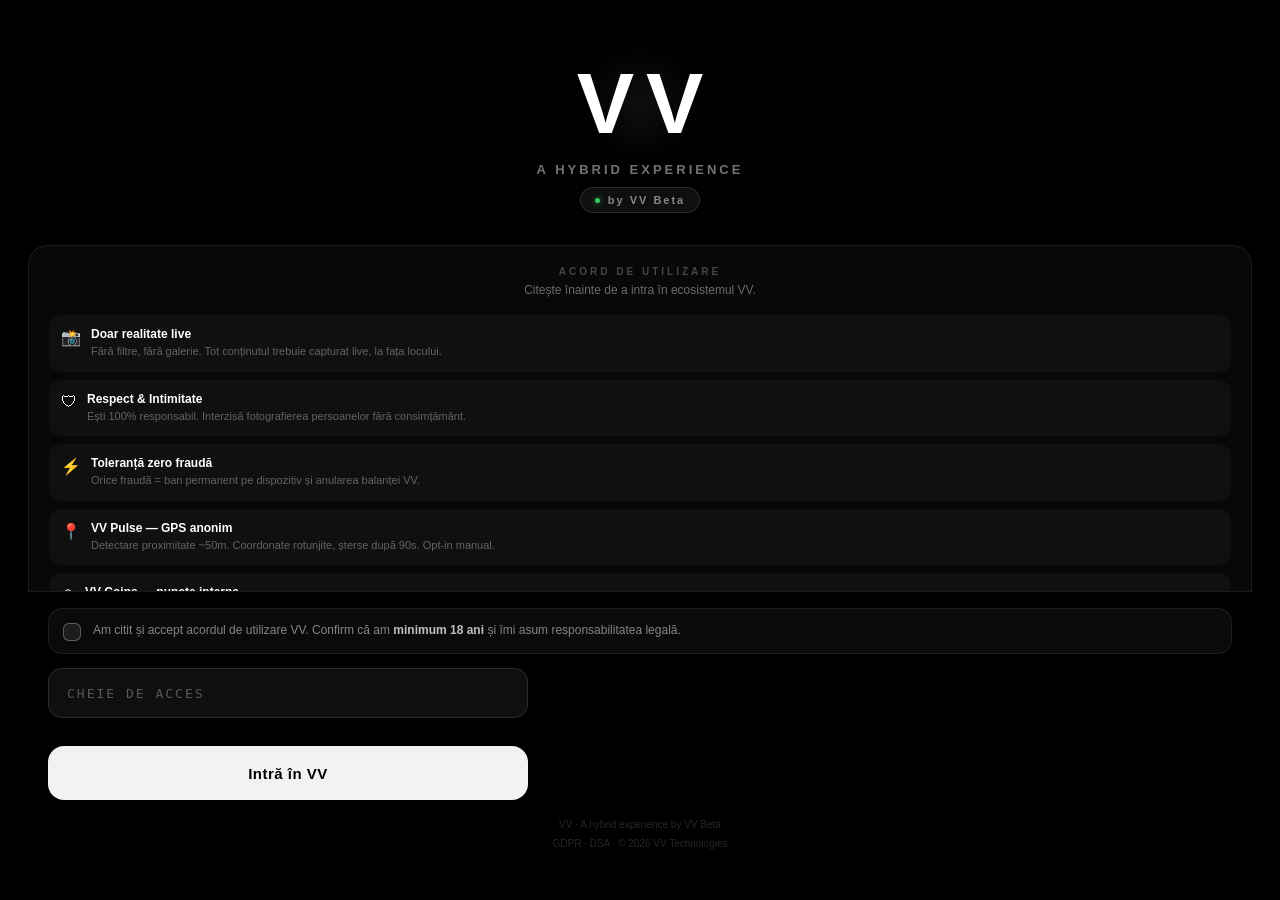
==== commit fb3ba3f0: "Implement splash screen with usage agreement Added a splash screen with usage agreement and visual e" ====
--- a/index.html
+++ b/index.html
@@ -22,7 +22,18 @@
     <link rel="stylesheet" href="vv-beta-style.css">
 
     <style>
-    /* ── FOUNDER STYLES — Jobs/minimalist ── */
+    /* ── SPLASH SCREEN NOU ── */
+    #splash-screen {
+        position: fixed;
+        inset: 0;
+        background: #000;
+        z-index: 999999;
+        display: flex;
+        flex-direction: column;
+        align-items: center;
+        overflow: hidden;
+        padding-top: max(60px, env(safe-area-inset-top, 40px));
+    }
     .founder-dot {
         display: inline-block;
         width: 6px; height: 6px;
@@ -218,34 +229,119 @@
 
 <!-- ========== SPLASH SCREEN ========== -->
 <div id="splash-screen">
-    <div class="vv-massive-logo" style="letter-spacing:18px;padding-left:18px;">VV</div>
-    <div class="glass-premium">PREMIUM BETA</div>
-    <div class="slogan-text">THE ERA OF FAKE REALITY IS OVER</div>
-    <div class="rules-container">
-        <h3>ACORDUL DE UTILIZARE VV BETA</h3>
-        <div style="font-size:11px;color:rgba(212,175,55,0.7);letter-spacing:2px;margin-bottom:14px;text-align:center;">ADEVĂRUL ÎN TIMP REAL. ZERO FAKE. ZERO FILTRE.</div>
-        <ul>
-            <li><strong>1. PURĂ REALITATE — LIVE ONLY:</strong> Este strict interzisă utilizarea filtrelor, materialelor preînregistrate sau a conținutului din galerie. Tot ce transmiți prin VV trebuie capturat live, la fața locului, în timp real.</li>
-            <li><strong>2. RESPECTUL PENTRU INTIMITATE:</strong> Ești 100% responsabil pentru ceea ce captezi. Este strict interzisă fotografierea persoanelor fără consimțământ și filmarea prin ferestre sau în proprietăți private.</li>
-            <li><strong>3. SIGURANȚA TA — PRIORITATEA ZERO:</strong> Nicio misiune nu merită un risc. Interzisă pătrunderea ilegală pe proprietăți private. VV nu răspunde pentru accidentări sau amenzi.</li>
-            <li><strong>4. TOLERANȚĂ ZERO — FRAUDĂ:</strong> Orice tentativă de fraudă duce la ban permanent pe dispozitiv și anularea balanței.</li>
-            <li><strong>5. TRANSPARENȚĂ TOTALĂ — GDPR:</strong> VV funcționează pe principiul „Aici și Acum". Conținutul vizual se autodistruge după validare. Datele sunt procesate conform Regulamentului UE 679/2016.</li>
-            <li><strong>6. INDEPENDENȚĂ & DREPTURI DE AUTOR:</strong> Îți păstrezi drepturile de autor asupra dovezilor, dar oferi VV dreptul de afișare. Câștigurile intră în responsabilitatea ta fiscală.</li>
-            <li><strong>7. VV COINS — ECONOMIA BETA:</strong> Sistem de recompensă intern, exclusiv pentru Beta. Nu constituie monedă electronică. Conversia în valută fiat — exclusiv la VV 1.0.</li>
-            <li><strong>8. CONȚINUT ILEGAL — INTERZIS:</strong> Strict interzis. VVTeam colaborează cu autoritățile. Responsabilitatea revine exclusiv utilizatorului.</li>
-            <li><strong>9. VÂRSTA MINIMĂ — 18 ANI:</strong> Utilizarea este permisă exclusiv persoanelor cu vârsta de minimum 18 ani.</li>
-            <li><strong>10. VV PROXIMITY — FAZĂ DE TESTARE:</strong> Aplicația testează tehnologie de detectare de proximitate prin semnal audio (ultrasonic). Activarea e manuală, opt-in, cu durată de 10 secunde. Nu se înregistrează audio. Această funcție există în faza Beta ca testare preliminară — în viitor va fi înlocuită de VV NOD, o rețea independentă de internet. Datele procesate sunt exclusiv semnale de prezență, nu conversații.</li>
-            <li><strong>11. JURISDICȚIE & DSA:</strong> Guvernat de legislația română și Actul privind Serviciile Digitale al UE. VVTeam acționează exclusiv ca intermediar tehnic (Safe Harbor).</li>
-        </ul>
-        <div style="font-size:11px;color:rgba(255,255,255,0.2);margin-top:14px;line-height:1.6;text-align:center;">Prin apăsarea butonului „DECRIPTEZ & INTRU", confirmi că ai înțeles și îți asumi responsabilitatea legală pentru activitatea ta în VV.</div>
-    </div>
-    <div class="tc-box">
-        <input type="checkbox" id="tc-checkbox" class="custom-checkbox">
-        <label for="tc-checkbox" class="custom-label">Am citit, înțeles și accept în totalitate Regulamentul și Termenii Legali VV Beta. Îmi asum responsabilitatea deplină.</label>
-    </div>
-    <input type="text" class="key-input" id="access-key" placeholder="CHEIE DE ACCES">
-    <button class="btn-main" id="btn-accept" onclick="try{startBootSequence();}catch(e){document.getElementById('key-error-msg-fallback').textContent='Eroare: '+e.message;document.getElementById('key-error-msg-fallback').style.display='block';}">DECRIPTEZ & INTRU</button>
-    <div id="key-error-msg-fallback" style="display:none;color:#ff3b30;font-size:13px;text-align:center;margin-top:10px;padding:10px;background:rgba(255,59,48,0.1);border-radius:10px;"></div>
+
+    <!-- ── HERO SECTION ── -->
+    <div style="flex:1;display:flex;flex-direction:column;align-items:center;justify-content:center;padding:0 0 32px;">
+
+        <!-- Logo VV principal -->
+        <div style="position:relative;margin-bottom:16px;">
+            <!-- Glow subtil în spate -->
+            <div style="position:absolute;top:50%;left:50%;transform:translate(-50%,-50%);width:120px;height:120px;background:radial-gradient(circle,rgba(255,255,255,0.06) 0%,transparent 70%);border-radius:50%;pointer-events:none;"></div>
+            <div style="font-size:86px;font-weight:900;color:#fff;letter-spacing:12px;padding-left:12px;line-height:1;font-family:-apple-system,BlinkMacSystemFont,'SF Pro Display',sans-serif;">VV</div>
+        </div>
+
+        <!-- Tagline principal -->
+        <div style="font-size:13px;font-weight:600;color:rgba(255,255,255,0.45);letter-spacing:3px;text-transform:uppercase;margin-bottom:10px;">A hybrid experience</div>
+
+        <!-- VV Beta byline -->
+        <div style="display:inline-flex;align-items:center;gap:8px;padding:6px 14px;background:rgba(255,255,255,0.06);border:0.5px solid rgba(255,255,255,0.12);border-radius:20px;">
+            <div style="width:5px;height:5px;border-radius:50%;background:#34c759;box-shadow:0 0 6px rgba(52,199,89,0.8);"></div>
+            <span style="font-size:11px;font-weight:700;color:rgba(255,255,255,0.5);letter-spacing:2px;">by VV Beta</span>
+        </div>
+    </div>
+
+    <!-- ── ACORD DE UTILIZARE — compact, scrollabil ── -->
+    <div style="
+        width:100%;
+        background:rgba(255,255,255,0.03);
+        border:0.5px solid rgba(255,255,255,0.08);
+        border-radius:20px 20px 0 0;
+        padding:20px 20px 0;
+        max-height:42vh;
+        overflow-y:auto;
+        -webkit-overflow-scrolling:touch;
+        scrollbar-width:none;
+    ">
+        <!-- Header acord -->
+        <div style="text-align:center;margin-bottom:16px;">
+            <div style="font-size:10px;font-weight:700;color:rgba(255,255,255,0.25);letter-spacing:3px;margin-bottom:4px;">ACORD DE UTILIZARE</div>
+            <div style="font-size:12px;color:rgba(255,255,255,0.4);line-height:1.5;">Citește înainte de a intra în ecosistemul VV.</div>
+        </div>
+
+        <!-- Articole — compact -->
+        <div style="display:flex;flex-direction:column;gap:8px;margin-bottom:16px;">
+
+            <div style="display:flex;gap:10px;padding:12px;background:rgba(255,255,255,0.03);border-radius:12px;">
+                <div style="font-size:16px;flex-shrink:0;margin-top:1px;">📸</div>
+                <div><div style="font-size:12px;font-weight:700;color:#fff;margin-bottom:2px;">Doar realitate live</div><div style="font-size:11px;color:rgba(255,255,255,0.35);line-height:1.5;">Fără filtre, fără galerie. Tot conținutul trebuie capturat live, la fața locului.</div></div>
+            </div>
+
+            <div style="display:flex;gap:10px;padding:12px;background:rgba(255,255,255,0.03);border-radius:12px;">
+                <div style="font-size:16px;flex-shrink:0;margin-top:1px;">🛡</div>
+                <div><div style="font-size:12px;font-weight:700;color:#fff;margin-bottom:2px;">Respect & Intimitate</div><div style="font-size:11px;color:rgba(255,255,255,0.35);line-height:1.5;">Ești 100% responsabil. Interzisă fotografierea persoanelor fără consimțământ.</div></div>
+            </div>
+
+            <div style="display:flex;gap:10px;padding:12px;background:rgba(255,255,255,0.03);border-radius:12px;">
+                <div style="font-size:16px;flex-shrink:0;margin-top:1px;">⚡</div>
+                <div><div style="font-size:12px;font-weight:700;color:#fff;margin-bottom:2px;">Toleranță zero fraudă</div><div style="font-size:11px;color:rgba(255,255,255,0.35);line-height:1.5;">Orice fraudă = ban permanent pe dispozitiv și anularea balanței VV.</div></div>
+            </div>
+
+            <div style="display:flex;gap:10px;padding:12px;background:rgba(255,255,255,0.03);border-radius:12px;">
+                <div style="font-size:16px;flex-shrink:0;margin-top:1px;">📍</div>
+                <div><div style="font-size:12px;font-weight:700;color:#fff;margin-bottom:2px;">VV Pulse — GPS anonim</div><div style="font-size:11px;color:rgba(255,255,255,0.35);line-height:1.5;">Detectare proximitate ~50m. Coordonate rotunjite, șterse după 90s. Opt-in manual.</div></div>
+            </div>
+
+            <div style="display:flex;gap:10px;padding:12px;background:rgba(255,255,255,0.03);border-radius:12px;">
+                <div style="font-size:16px;flex-shrink:0;margin-top:1px;">⬡</div>
+                <div><div style="font-size:12px;font-weight:700;color:#fff;margin-bottom:2px;">VV Coins — puncte interne</div><div style="font-size:11px;color:rgba(255,255,255,0.35);line-height:1.5;">Nu sunt monedă electronică. Sistem de loialitate intern, exclusiv Beta.</div></div>
+            </div>
+
+            <div style="display:flex;gap:10px;padding:12px;background:rgba(255,255,255,0.03);border-radius:12px;">
+                <div style="font-size:16px;flex-shrink:0;margin-top:1px;">🔞</div>
+                <div><div style="font-size:12px;font-weight:700;color:#fff;margin-bottom:2px;">Vârsta minimă 18 ani</div><div style="font-size:11px;color:rgba(255,255,255,0.35);line-height:1.5;">Prin continuare confirmi că ai minimum 18 ani. VV Charter Art. 8.</div></div>
+            </div>
+
+            <div style="display:flex;gap:10px;padding:12px;background:rgba(255,255,255,0.03);border-radius:12px;">
+                <div style="font-size:16px;flex-shrink:0;margin-top:1px;">⚖️</div>
+                <div><div style="font-size:12px;font-weight:700;color:#fff;margin-bottom:2px;">GDPR & DSA</div><div style="font-size:11px;color:rgba(255,255,255,0.35);line-height:1.5;">Conform Reg. UE 679/2016 și DSA. VVTeam — intermediar tehnic (Safe Harbor).</div></div>
+            </div>
+        </div>
+
+        <!-- Gradient fade bottom -->
+        <div style="height:24px;background:linear-gradient(transparent,rgba(0,0,0,0.8));margin:0 -20px;pointer-events:none;"></div>
+    </div>
+
+    <!-- ── ACTIUNI — checkbox + cheie + buton ── -->
+    <div style="width:100%;background:#000;padding:16px 20px calc(16px + env(safe-area-inset-bottom,0px));">
+
+        <!-- Checkbox acord -->
+        <label style="display:flex;align-items:flex-start;gap:12px;margin-bottom:14px;cursor:pointer;padding:12px 14px;background:rgba(255,255,255,0.04);border:0.5px solid rgba(255,255,255,0.08);border-radius:14px;">
+            <input type="checkbox" id="tc-checkbox" class="custom-checkbox" style="margin-top:2px;flex-shrink:0;width:18px;height:18px;accent-color:#fff;cursor:pointer;">
+            <span style="font-size:12px;color:rgba(255,255,255,0.5);line-height:1.6;">Am citit și accept acordul de utilizare VV. Confirm că am <strong style="color:rgba(255,255,255,0.75);">minimum 18 ani</strong> și îmi asum responsabilitatea legală.</span>
+        </label>
+
+        <!-- Input cheie -->
+        <div style="position:relative;margin-bottom:12px;">
+            <input type="text" class="key-input" id="access-key"
+                placeholder="CHEIE DE ACCES"
+                style="width:100%;background:rgba(255,255,255,0.06);border:0.5px solid rgba(255,255,255,0.12);border-radius:14px;padding:15px 18px;color:#fff;font-size:15px;font-family:-apple-system,monospace;letter-spacing:2px;outline:none;-webkit-appearance:none;text-transform:uppercase;">
+        </div>
+
+        <!-- Buton principal -->
+        <button class="btn-main" id="btn-accept"
+            onclick="try{startBootSequence();}catch(e){document.getElementById('key-error-msg-fallback').textContent='Eroare: '+e.message;document.getElementById('key-error-msg-fallback').style.display='block';}"
+            style="width:100%;padding:17px;background:rgba(255,255,255,0.95);color:#000;border:none;border-radius:16px;font-size:15px;font-weight:800;letter-spacing:0.5px;cursor:pointer;font-family:-apple-system,sans-serif;min-height:54px;-webkit-appearance:none;transition:opacity .15s;">
+            Intră în VV
+        </button>
+
+        <div id="key-error-msg-fallback" style="display:none;color:#ff3b30;font-size:12px;text-align:center;margin-top:10px;padding:10px;background:rgba(255,59,48,0.08);border:0.5px solid rgba(255,59,48,0.2);border-radius:10px;"></div>
+
+        <!-- Legal footer -->
+        <div style="text-align:center;margin-top:14px;">
+            <span style="font-size:10px;color:rgba(255,255,255,0.15);line-height:1.6;">VV · A hybrid experience by VV Beta<br>GDPR · DSA · © 2026 VV Technologies</span>
+        </div>
+    </div>
+
 </div>
 
 <!-- ========== ALIAS SCREEN ========== -->
@@ -449,6 +545,23 @@
             </div>
         </div>
 
+        <!-- VVhi CORE WIDGET -->
+        <div style="background:rgba(255,255,255,0.04);border:1px solid rgba(255,255,255,0.08);border-radius:18px;padding:16px 20px;margin-bottom:16px;" id="vvhi-core-widget">
+            <div style="font-size:9px;color:rgba(255,255,255,0.25);letter-spacing:3px;font-weight:700;margin-bottom:6px;">VVhi CORE</div>
+            <div style="font-size:12px;color:rgba(255,255,255,0.3);">Se încarcă...</div>
+        </div>
+
+        <!-- BON DIGITAL — ISTORIC TRANZACTII -->
+        <div style="background:rgba(52,199,89,0.04);border:1px solid rgba(52,199,89,0.12);border-radius:18px;padding:16px 20px;margin-bottom:16px;">
+            <div style="display:flex;justify-content:space-between;align-items:center;margin-bottom:12px;">
+                <div style="font-size:9px;color:rgba(52,199,89,0.6);letter-spacing:3px;font-weight:700;">BON DIGITAL · ISTORIC</div>
+                <div style="font-size:10px;color:rgba(255,255,255,0.2);">90 zile · GDPR</div>
+            </div>
+            <div id="user-transactions-list">
+                <div style="font-size:12px;color:rgba(255,255,255,0.25);text-align:center;padding:10px;">Se încarcă...</div>
+            </div>
+        </div>
+
         <div style="text-align:center;padding-bottom:10px;">
             <span style="font-size:11px;color:rgba(255,255,255,0.15);letter-spacing:1px;">© VV Technologies 2026</span>
         </div>
@@ -458,8 +571,98 @@
 <!-- ========== DOCK ========== -->
 <div class="stealth-dock" id="main-dock" style="display:none;">
     <div class="dock-icon active" id="tab-map" onclick="switchTab('map')"><i class="fas fa-map"></i></div>
-    <div class="btn-soon" onclick="document.getElementById('feedModal').style.display='flex';">FEED</div>
+    <!-- NEXUS — buton central dominant -->
+    <div id="nexus-dock-btn" onclick="openNexus()" style="
+        width:58px;height:58px;border-radius:50%;
+        background:rgba(255,255,255,0.95);
+        display:flex;align-items:center;justify-content:center;
+        flex-direction:column;gap:2px;
+        cursor:pointer;
+        box-shadow:0 0 0 6px rgba(255,255,255,0.08),0 8px 24px rgba(0,0,0,0.5);
+        margin-top:-16px;
+        flex-shrink:0;
+        -webkit-tap-highlight-color:transparent;
+        transition:transform .15s,box-shadow .15s;
+    " ontouchstart="this.style.transform='scale(0.92)'" ontouchend="this.style.transform='scale(1)'">
+        <span style="font-size:20px;color:#000;line-height:1;">⬡</span>
+        <span style="font-size:7px;color:#000;font-weight:900;letter-spacing:1px;line-height:1;">MISIUNE</span>
+    </div>
     <div class="dock-icon" id="tab-profile" onclick="switchTab('profile')"><i class="fas fa-user"></i></div>
+</div>
+
+<!-- ========== NEXUS MODAL ========== -->
+<div id="nexus-modal" style="display:none;position:fixed;inset:0;z-index:99990;background:rgba(0,0,0,0.85);backdrop-filter:blur(20px);-webkit-backdrop-filter:blur(20px);align-items:flex-end;justify-content:center;">
+    <div id="nexus-sheet" style="
+        width:100%;max-width:430px;
+        background:rgba(6,6,10,0.98);
+        border:1px solid rgba(255,255,255,0.1);
+        border-radius:28px 28px 0 0;
+        padding:24px 20px calc(28px + env(safe-area-inset-bottom,0px));
+        transform:translateY(100%);
+        transition:transform .4s cubic-bezier(0.16,1,0.3,1);
+    ">
+        <!-- Handle -->
+        <div style="width:36px;height:3px;background:rgba(255,255,255,0.15);border-radius:2px;margin:0 auto 20px;"></div>
+
+        <!-- Header -->
+        <div style="display:flex;align-items:center;gap:12px;margin-bottom:20px;">
+            <div style="width:40px;height:40px;background:rgba(255,255,255,0.06);border:1px solid rgba(255,255,255,0.1);border-radius:12px;display:flex;align-items:center;justify-content:center;font-size:18px;">⬡</div>
+            <div>
+                <div style="font-size:16px;font-weight:800;color:#fff;letter-spacing:.5px;">NEXUS</div>
+                <div id="nexus-status-label" style="font-size:11px;color:rgba(255,255,255,0.3);">Ce vrei să afli despre oraș?</div>
+            </div>
+            <div onclick="closeNexus()" style="margin-left:auto;width:32px;height:32px;background:rgba(255,255,255,0.06);border-radius:50%;display:flex;align-items:center;justify-content:center;cursor:pointer;color:rgba(255,255,255,0.4);font-size:14px;">✕</div>
+        </div>
+
+        <!-- Input -->
+        <div style="position:relative;margin-bottom:14px;">
+            <textarea id="nexus-input" placeholder="Ex: E coadă la Kaufland? Terenul de fotbal e liber? Cum e zona Lipscani acum?" style="
+                width:100%;min-height:80px;
+                background:rgba(255,255,255,0.05);
+                border:1px solid rgba(255,255,255,0.1);
+                border-radius:16px;
+                padding:14px 16px;
+                color:#fff;font-size:14px;
+                font-family:inherit;outline:none;
+                resize:none;line-height:1.6;
+                -webkit-appearance:none;
+            " oninput="nexusInputChange(this)"></textarea>
+        </div>
+
+        <!-- GPS status -->
+        <div id="nexus-gps-row" style="display:flex;align-items:center;gap:8px;padding:10px 14px;background:rgba(255,255,255,0.03);border:1px solid rgba(255,255,255,0.06);border-radius:12px;margin-bottom:14px;">
+            <div id="nexus-gps-dot" style="width:7px;height:7px;border-radius:50%;background:rgba(255,255,255,0.2);flex-shrink:0;"></div>
+            <div id="nexus-gps-text" style="font-size:11px;color:rgba(255,255,255,0.3);">GPS se activează când trimiți</div>
+        </div>
+
+        <!-- Sugestii rapide -->
+        <div style="display:flex;gap:8px;overflow-x:auto;margin-bottom:16px;padding-bottom:2px;scrollbar-width:none;" id="nexus-suggestions">
+            <div onclick="nexusSuggest(this.textContent)" style="flex-shrink:0;padding:8px 14px;background:rgba(255,255,255,0.04);border:1px solid rgba(255,255,255,0.08);border-radius:20px;font-size:11px;color:rgba(255,255,255,0.5);cursor:pointer;white-space:nowrap;">🏪 Supermarket aproape</div>
+            <div onclick="nexusSuggest(this.textContent)" style="flex-shrink:0;padding:8px 14px;background:rgba(255,255,255,0.04);border:1px solid rgba(255,255,255,0.08);border-radius:20px;font-size:11px;color:rgba(255,255,255,0.5);cursor:pointer;white-space:nowrap;">⚽ Teren sport liber?</div>
+            <div onclick="nexusSuggest(this.textContent)" style="flex-shrink:0;padding:8px 14px;background:rgba(255,255,255,0.04);border:1px solid rgba(255,255,255,0.08);border-radius:20px;font-size:11px;color:rgba(255,255,255,0.5);cursor:pointer;white-space:nowrap;">🚗 Parcare disponibilă?</div>
+            <div onclick="nexusSuggest(this.textContent)" style="flex-shrink:0;padding:8px 14px;background:rgba(255,255,255,0.04);border:1px solid rgba(255,255,255,0.08);border-radius:20px;font-size:11px;color:rgba(255,255,255,0.5);cursor:pointer;white-space:nowrap;">☕ Cafenea liniștită</div>
+            <div onclick="nexusSuggest(this.textContent)" style="flex-shrink:0;padding:8px 14px;background:rgba(255,255,255,0.04);border:1px solid rgba(255,255,255,0.08);border-radius:20px;font-size:11px;color:rgba(255,255,255,0.5);cursor:pointer;white-space:nowrap;">🌆 Cum e zona acum?</div>
+        </div>
+
+        <!-- Buton principal -->
+        <button id="nexus-send-btn" onclick="submitNexus()" style="
+            width:100%;padding:16px;
+            background:rgba(255,255,255,0.95);
+            color:#000;border:none;border-radius:16px;
+            font-size:15px;font-weight:900;
+            font-family:inherit;cursor:pointer;
+            min-height:52px;letter-spacing:.5px;
+            transition:opacity .15s;
+            -webkit-tap-highlight-color:transparent;
+        ">⬡ LANSEAZĂ MISIUNEA</button>
+
+        <!-- Raspuns Nexus -->
+        <div id="nexus-response" style="display:none;margin-top:16px;background:rgba(255,255,255,0.04);border:1px solid rgba(255,255,255,0.08);border-radius:16px;padding:16px;">
+            <div style="font-size:10px;color:rgba(255,255,255,0.3);letter-spacing:3px;font-weight:700;margin-bottom:10px;">NEXUS · RĂSPUNS</div>
+            <div id="nexus-response-text" style="font-size:14px;color:#fff;line-height:1.7;"></div>
+            <div id="nexus-action-btns" style="display:none;margin-top:14px;display:flex;gap:8px;flex-wrap:wrap;"></div>
+        </div>
+    </div>
 </div>
 
 <!-- ========== FEED MODAL ========== -->
@@ -482,6 +685,10 @@
         <h2>Setări Sistem</h2>
         <div onclick="closeModal('settings-modal');openModal('regulament-modal');" style="display:flex;align-items:center;justify-content:space-between;background:rgba(255,255,255,0.04);border:1px solid rgba(255,255,255,0.08);border-radius:12px;padding:16px 18px;margin-bottom:10px;cursor:pointer;">
             <div style="display:flex;align-items:center;gap:12px;"><i class="fas fa-file-alt" style="color:rgba(255,255,255,0.5);font-size:16px;"></i><span style="color:#fff;font-size:14px;font-weight:600;">Regulament Intern</span></div>
+            <i class="fas fa-chevron-right" style="color:rgba(255,255,255,0.2);"></i>
+        </div>
+        <div onclick="closeModal('settings-modal');openVVeilSettings();" style="display:flex;align-items:center;justify-content:space-between;background:rgba(255,255,255,0.04);border:1px solid rgba(255,255,255,0.08);border-radius:12px;padding:16px 18px;margin-bottom:10px;cursor:pointer;">
+            <div style="display:flex;align-items:center;gap:12px;"><i class="fas fa-shield-alt" style="color:rgba(255,255,255,0.5);font-size:16px;"></i><div><div style="color:#fff;font-size:14px;font-weight:600;">VVeil · Protecție Identitate</div><div id="vveil-status-label" style="color:rgba(255,255,255,0.3);font-size:11px;margin-top:2px;">Se încarcă...</div></div></div>
             <i class="fas fa-chevron-right" style="color:rgba(255,255,255,0.2);"></i>
         </div>
         <div style="display:flex;align-items:center;justify-content:space-between;background:rgba(255,255,255,0.04);border:1px solid rgba(255,255,255,0.08);border-radius:12px;padding:16px 18px;margin-bottom:20px;">
@@ -505,7 +712,7 @@
             <p style="margin-bottom:12px;"><strong style="color:#fff;">4. TOLERANȚĂ ZERO — FRAUDĂ:</strong> Orice fraudă duce la ban permanent.</p>
             <p style="margin-bottom:12px;"><strong style="color:#fff;">5. GDPR — TRANSPARENȚĂ:</strong> Principiul „Aici și Acum". Datele procesate conform Reg. UE 679/2016.</p>
             <p style="margin-bottom:12px;"><strong style="color:#fff;">6. VV COINS:</strong> Sistem intern Beta. Nu constituie monedă electronică.</p>
-            <p style="margin-bottom:12px;"><strong style="color:#fff;">7. VV PROXIMITY — TESTARE BETA:</strong> Funcție de detectare proximitate prin semnal audio ultrasonic. Activare manuală, opt-in, 10 secunde. Nu se înregistrează audio. Fază de testare — viitorul VV NOD va fi o rețea independentă.</p>
+            <p style="margin-bottom:12px;"><strong style="color:#fff;">7. VV PULSE — DETECTARE PROXIMITATE:</strong> GPS anonimizat pentru detectarea Insiderilor în raza de ~50m. Coordonate rotunjite, șterse după 90 secunde. Activare manuală, opt-in, max 3/zi. Conform GDPR · UE 679/2016.</p>
             <p style="margin-bottom:20px;"><strong style="color:#fff;">8. JURISDICȚIE:</strong> Legislația română și DSA al UE. VVTeam — intermediar tehnic (Safe Harbor).</p>
         </div>
         <button class="btn-launch" style="background:transparent;color:rgba(255,255,255,0.4);border:1px solid rgba(255,255,255,0.08);" onclick="closeModal('regulament-modal')">ÎNCHIDE</button>
@@ -702,9 +909,8 @@
 <div class="sheet-modal" id="modal-support-career" style="display:none;">
     <div class="sheet-content">
         <div class="sheet-handle"></div>
-        <div style="display:flex;gap:8px;margin:0 0 20px;background:rgba(255,255,255,0.05);border-radius:14px;padding:4px;">
-            <button id="tab-suport-btn" onclick="switchCareerTab('suport')" style="flex:1;padding:10px;border:none;border-radius:10px;background:#fff;color:#000;font-weight:800;font-size:12px;cursor:pointer;letter-spacing:1px;transition:all .2s;min-height:40px;">SUPORT</button>
-            <button id="tab-cariera-btn" onclick="switchCareerTab('cariera')" style="flex:1;padding:10px;border:none;border-radius:10px;background:transparent;color:rgba(255,255,255,0.4);font-weight:800;font-size:12px;cursor:pointer;letter-spacing:1px;transition:all .2s;min-height:40px;">CARIERĂ VV</button>
+        <div style="margin-bottom:16px;">
+            <div style="font-size:17px;font-weight:800;color:#fff;">Suport VV</div>
         </div>
         <div id="tab-suport" class="sheet-scroll-container">
             <div style="font-size:11px;color:rgba(255,255,255,0.3);letter-spacing:2px;margin-bottom:12px;">TRIMITE UN MESAJ</div>
@@ -949,6 +1155,7 @@
         }
     };
 }
+
 </script>
 </body>
 </html>
